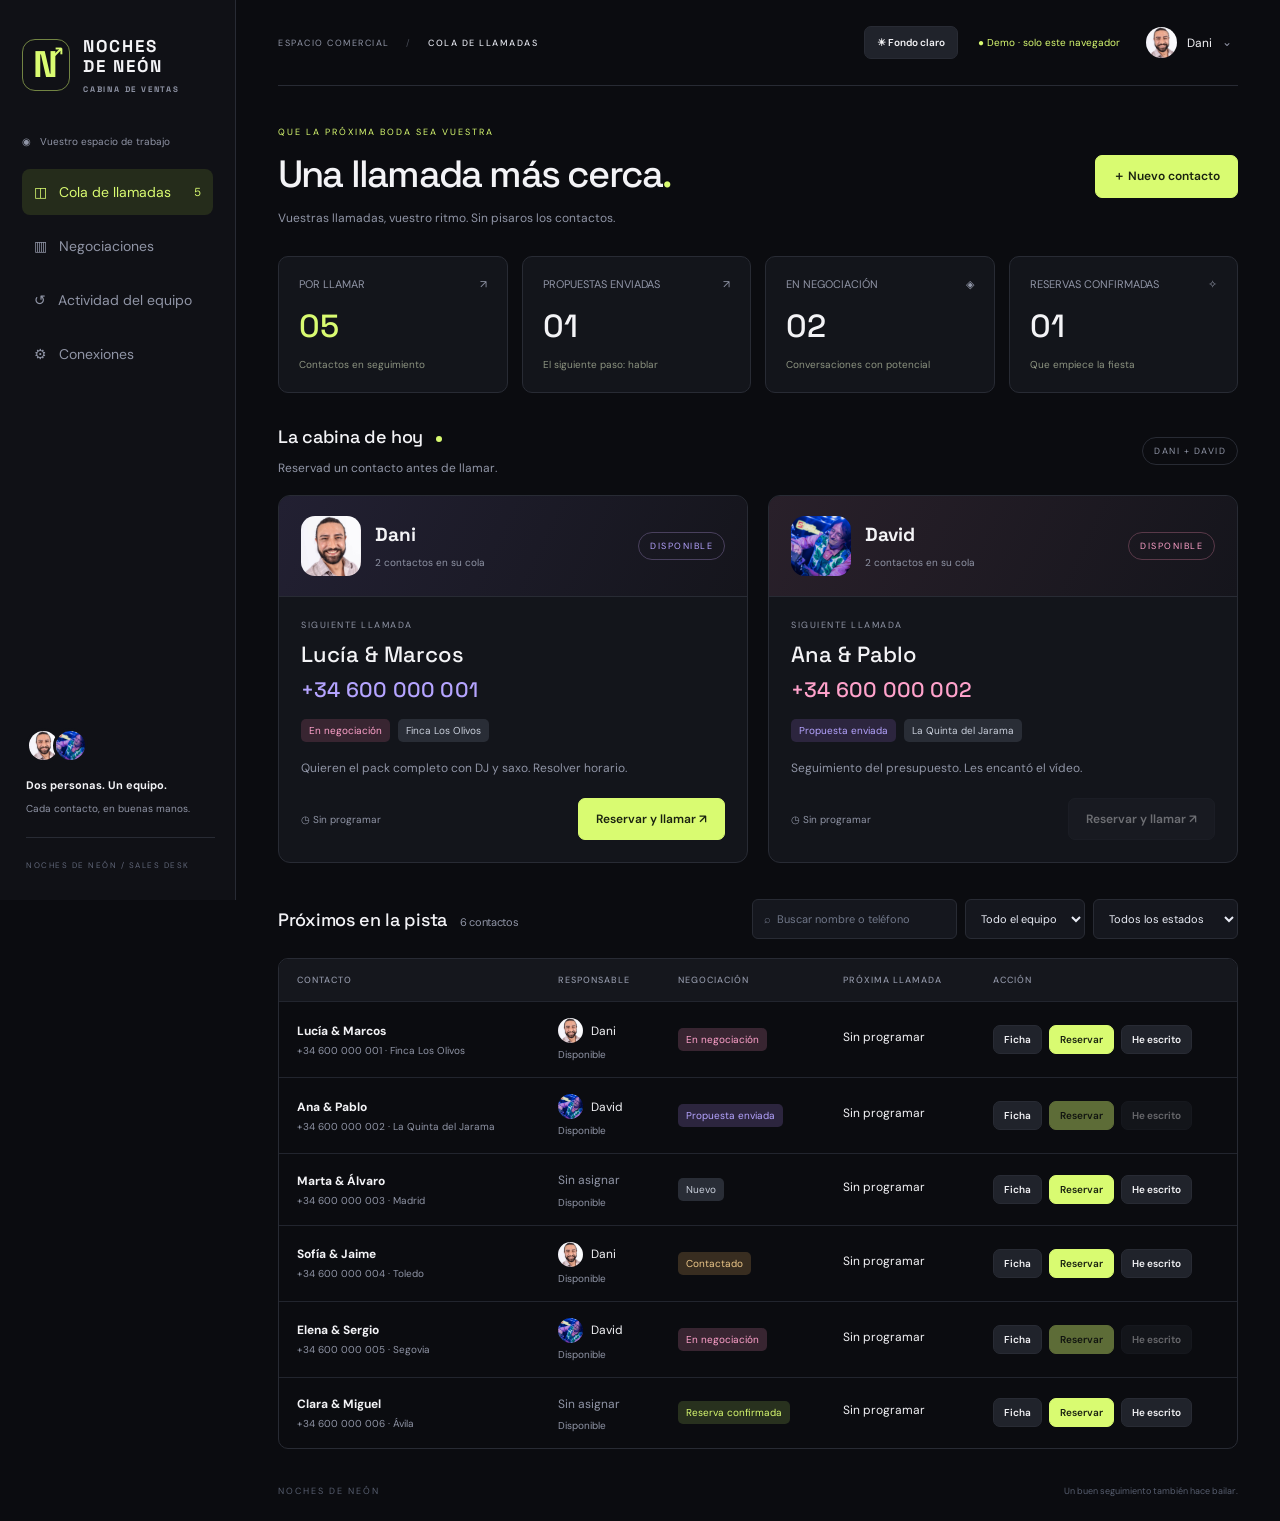
==== index.html @ c261acd1 "Add Noches de Neon CRM with light and dark themes" ====
<!doctype html>
<html lang="es"><head><meta charset="UTF-8"><meta name="viewport" content="width=device-width,initial-scale=1"><title>Noches de Neón · Cabina de ventas</title><link rel="stylesheet" href="style.css"></head>
<body><aside class="sidebar"><a class="brand" href="#"><span class="brand-icon">N<span>↗</span></span><b>NOCHES<br>DE NEÓN<span class="tiny">CABINA DE VENTAS</span></b></a><div class="workspace">◉ &nbsp; Vuestro espacio de trabajo</div><nav><button class="nav active" data-view="calls">◫ <span>Cola de llamadas</span><small id="navCount">6</small></button><button class="nav" data-view="pipeline">▥ <span>Negociaciones</span></button><button class="nav" data-view="history">↺ <span>Actividad del equipo</span></button><button class="nav" data-view="settings">⚙ <span>Conexiones</span></button></nav><div class="sidebar-bottom"><div class="duo"><img src="dani.png" alt="Dani"><img src="david.png" alt="David"></div><b>Dos personas. Un equipo.</b><p>Cada contacto, en buenas manos.</p><span class="version">NOCHES DE NEÓN / SALES DESK</span></div></aside>
<main><header><div class="breadcrumb">ESPACIO COMERCIAL <span>/</span> <b id="crumb">COLA DE LLAMADAS</b></div><div class="topright"><button class="secondary theme-toggle" id="themeToggle" type="button" aria-pressed="false">☀ Fondo claro</button><span id="connection" class="connection">● Demo · solo este navegador</span><button id="userSwitch" class="identity"></button></div></header><section class="page-heading"><div><div class="eyebrow">QUE LA PRÓXIMA BODA SEA VUESTRA</div><h1 id="title">Una llamada más cerca<span>.</span></h1><p id="subtitle">Vuestras llamadas, vuestro ritmo. Sin pisaros los contactos.</p></div><button class="primary" id="newLead">＋ Nuevo contacto</button></section>
<section id="stats" class="stats"></section><section id="callsView"><div class="section-top"><div><h2>La cabina de hoy <span class="live-dot"></span></h2><p>Reservad un contacto antes de llamar.</p></div><span class="pill">DANI + DAVID</span></div><div class="agents" id="agents"></div><div class="queue-head"><h2>Próximos en la pista <span id="total"></span></h2><div class="filters"><input id="search" placeholder="⌕  Buscar nombre o teléfono" aria-label="Buscar contacto"><select id="ownerFilter" aria-label="Filtrar responsable"><option value="all">Todo el equipo</option><option>Dani</option><option>David</option><option value="none">Sin asignar</option></select><select id="statusFilter" aria-label="Filtrar estado"><option value="all">Todos los estados</option></select></div></div><div id="queue"></div></section>
<section id="pipelineView" hidden><div id="pipeline" class="pipeline"></div></section><section id="historyView" hidden><div class="panel"><h2>Lo que va pasando</h2><p class="muted">Llamadas, mensajes y cambios de estado del equipo.</p><div id="history"></div></div></section>
<section id="settingsView" hidden><div class="settings-grid"><div class="panel"><div class="eyebrow">01 / FUENTE DE CONTACTOS</div><h2>Tu Google Sheet, aquí.</h2><p class="muted">Guarda el enlace ahora. Conéctalo cuando tengáis lista la hoja compartida.</p><label>Enlace del Google Sheet<input id="sheetUrl" type="url" placeholder="https://docs.google.com/spreadsheets/d/…"></label><label>URL de conexión (Google Apps Script)<input id="endpoint" type="url" placeholder="https://script.google.com/macros/s/…/exec"></label><label>Clave de conexión<input id="secret" type="password" autocomplete="off" placeholder="Clave configurada en el servidor"></label><div class="actions"><button class="primary" id="saveSettings">Guardar configuración</button><button class="secondary" id="sync">Sincronizar</button></div><p id="syncInfo" class="muted"></p><details><summary>¿Cómo activar la sincronización entre los dos?</summary><p>El archivo Code.gs incluido guarda los contactos en el Sheet y reserva cada llamada con un bloqueo central. Despliega ese archivo como aplicación web y pega su URL y clave aquí en los dos dispositivos. Con solo el enlace del Sheet todavía no hay sincronización.</p></details></div><div class="panel"><div class="eyebrow">02 / DATOS Y RESPOND.IO</div><h2>Todo bajo control.</h2><p class="muted">Importa una exportación CSV de Sheets o descarga tu cola.</p><div class="actions"><label class="secondary file-label">↑ Importar CSV<input id="csvFile" type="file" accept=".csv,text/csv" hidden></label><button class="secondary" id="export">↓ Exportar CSV</button></div><p class="muted">Columnas: nombre, telefono, responsable, estado, fecha_boda, lugar, proxima_llamada, notas, respond_id.</p><hr><h3>Etiquetas para respond.io</h3><div class="tags"><span class="tag purple">Escribió: Dani</span><span class="tag pink">Escribió: David</span></div><p class="muted">«He escrito» registra la actividad. En modo conectado, el servidor añade la etiqueta del autor si se ha configurado el token de respond.io. Ambos autores pueden tener etiqueta; el historial conserva quién escribió por última vez.</p><p class="hint">La etiqueta registra lo marcado desde esta app. Para detectar mensajes escritos directamente en respond.io hace falta conectar sus eventos.</p><button class="secondary" id="resetDemo">Restaurar demo</button></div></div></section>
<footer><span>NOCHES DE NEÓN</span><span>Un buen seguimiento también hace bailar.</span></footer></main>
<dialog id="leadDialog"><form id="leadForm"><div class="modal-heading"><div><div class="eyebrow">FICHA DEL CONTACTO</div><h2 id="dialogTitle">Nuevo contacto</h2></div><button type="button" class="icon" id="closeDialog" aria-label="Cerrar">×</button></div><input id="leadId" type="hidden"><div class="form-grid"><label>Nombre<input id="leadName" required maxlength="120"></label><label>Teléfono<input id="leadPhone" required type="tel" placeholder="+34…"></label><label>Responsable<select id="leadOwner"><option value="">Sin asignar</option><option>Dani</option><option>David</option></select></label><label>Estado<select id="leadStatus"></select></label><label>Fecha de boda<input id="leadWedding" type="date"></label><label>Lugar<input id="leadVenue" maxlength="150"></label><label>Próxima llamada<input id="leadNext" type="datetime-local"></label><label>ID de respond.io<input id="leadRespond" inputmode="numeric" placeholder="Opcional"></label></div><label>Notas<textarea id="leadNotes" rows="3" maxlength="3000"></textarea></label><div class="actions"><button type="submit" class="primary">Guardar contacto</button></div></form></dialog><div id="toast" role="status"></div><script src="app.js"></script><script src="app.js"></script></body></html>
---- style.css ----
@import url('https://fonts.googleapis.com/css2?family=DM+Sans:wght@400;500;600;700&family=Space+Grotesk:wght@400;500;600;700&display=swap');
:root{--bg:#0b0c10;--panel:#13151b;--border:#282b34;--muted:#9095a6;--lime:#d9fb71;--purple:#b5a4ff;--pink:#ffa2cb}*{box-sizing:border-box}body{margin:0;background:var(--bg);color:#f3f3f6;font:14px 'DM Sans',sans-serif}button,input,select,textarea{font:inherit}button,a,summary{cursor:pointer}button{color:inherit}a{color:inherit;text-decoration:none}button:disabled{opacity:.4;cursor:not-allowed}button:focus-visible,a:focus-visible,input:focus-visible,select:focus-visible{outline:2px solid var(--lime);outline-offset:3px}.sidebar{position:fixed;inset:0 auto 0 0;width:236px;border-right:1px solid var(--border);padding:36px 22px;background:#101116}.brand{display:flex;gap:13px;align-items:center;letter-spacing:2px;font:700 17px 'Space Grotesk',sans-serif;line-height:1.18}.brand-icon{font-size:37px;width:48px;height:52px;display:grid;place-content:center;color:var(--lime);border:1px solid #728443;border-radius:13px;position:relative}.brand-icon span{position:absolute;right:3px;top:0;font-size:17px}.tiny{display:block;font-size:8px;color:var(--muted);letter-spacing:1.8px;margin-top:9px}.workspace{font-size:10px;color:var(--muted);margin:40px 0 21px}nav{display:grid;gap:8px}.nav{background:none;border:0;text-align:left;display:flex;gap:12px;align-items:center;padding:14px 12px;border-radius:8px;color:var(--muted)}.nav.active{background:#252c1b;color:var(--lime)}.nav small{margin-left:auto}.sidebar-bottom{position:absolute;bottom:30px;left:26px;right:20px;font-size:11px}.duo{display:flex;margin-bottom:15px}.duo img{width:35px;height:35px;border-radius:50%;object-fit:cover;border:3px solid #101116}.duo img+img{margin-left:-8px}.sidebar-bottom p{color:var(--muted);font-size:10px}.version{display:block;border-top:1px solid var(--border);padding-top:22px;margin-top:22px;font-size:8px;letter-spacing:1.5px;color:#606678}main{margin-left:236px;padding:0 42px;max-width:1900px}header{height:86px;display:flex;align-items:center;justify-content:space-between;border-bottom:1px solid var(--border);gap:12px}.breadcrumb{font-size:9px;letter-spacing:1.5px;color:var(--muted)}.breadcrumb span{margin:0 13px;color:#494d58}.breadcrumb b{font-weight:500;color:#dfe1e9}.topright{display:flex;align-items:center;gap:20px}.connection{font-size:10px;color:var(--lime)}.identity{background:none;border:0;display:flex;align-items:center;gap:10px;font-size:12px}.identity img{height:31px;width:31px;object-fit:cover;border-radius:50%}.page-heading{display:flex;justify-content:space-between;align-items:center;margin:40px 0 30px}.eyebrow{font-size:9px;letter-spacing:2px;color:var(--lime);margin-bottom:12px}h1,h2,h3{font-family:'Space Grotesk',sans-serif}h1{font-size:38px;letter-spacing:-1.8px;margin:0;font-weight:500}h1 span{color:var(--lime)}.page-heading p,.section-top p{color:var(--muted);margin:12px 0 0;font-size:12px}.primary,.secondary{border-radius:7px;padding:12px 17px;font-weight:600;font-size:12px;border:1px solid var(--border);display:inline-block}.primary{background:var(--lime);color:#1a2210;border-color:var(--lime)}.secondary{background:#20232b}.primary:hover{background:#ecffac}.secondary:hover{border-color:#72798a}.stats{display:grid;grid-template-columns:repeat(4,1fr);gap:14px;margin-bottom:32px}.stat{background:var(--panel);border:1px solid var(--border);border-radius:10px;padding:20px}.stat-label{color:var(--muted);font-size:11px;display:flex;justify-content:space-between}.stat b{font:500 32px 'Space Grotesk';display:block;margin:15px 0 8px}.stat small{font-size:10px;color:#8d9481}.stat:first-child b{color:var(--lime)}.section-top,.queue-head{display:flex;justify-content:space-between;align-items:center;margin-bottom:19px}h2{font-size:18px;margin:0;font-weight:500;letter-spacing:-.3px}.live-dot{display:inline-block;width:6px;height:6px;background:var(--lime);border-radius:50%;vertical-align:middle;margin-left:8px}.pill{font-size:9px;letter-spacing:1.5px;border:1px solid var(--border);padding:7px 11px;border-radius:100px;color:var(--muted)}.agents{display:grid;grid-template-columns:1fr 1fr;gap:20px;margin-bottom:36px}.agent{border:1px solid var(--border);border-radius:12px;background:var(--panel);overflow:hidden}.agent-top{display:flex;align-items:center;gap:14px;padding:20px 22px;border-bottom:1px solid var(--border);background:linear-gradient(115deg,#222032,#15151c)}.agent.david .agent-top{background:linear-gradient(115deg,#29202a,#15151c)}.portrait{width:60px;height:60px;object-fit:cover;border-radius:14px}.agent h3{font-size:19px;margin:0 0 5px}.agent-top small{font-size:10px;color:var(--muted)}.agent .pill{margin-left:auto;color:var(--purple);border-color:#49405d}.agent.david .pill{color:var(--pink);border-color:#593949}.agent-body{padding:22px}.overline{font-size:9px;letter-spacing:1.5px;color:var(--muted);margin-bottom:9px}.contact-name{font:500 22px 'Space Grotesk';margin-bottom:8px}.phone{font:500 21px 'Space Grotesk';letter-spacing:.2px;color:var(--purple)}.david .phone{color:var(--pink)}.tags{display:flex;gap:8px;flex-wrap:wrap;margin:16px 0}.tag{display:inline-flex;border-radius:5px;padding:5px 8px;font-size:10px;background:#292d36;color:#cad0dc}.purple{background:#2c253e;color:var(--purple)}.pink{background:#382531;color:var(--pink)}.lime{background:#28311e;color:var(--lime)}.orange{background:#382d20;color:#edc88a}.agent-foot{display:flex;justify-content:space-between;align-items:center;gap:10px;margin-top:20px}.agent-foot .muted{font-size:10px}.actions{display:flex;gap:8px;align-items:center;flex-wrap:wrap;margin-top:19px}.filters{display:flex;gap:8px}input,select,textarea{background:#15171e;color:#e9ecf5;border:1px solid var(--border);border-radius:6px;padding:11px;min-width:0}input::placeholder{color:#707789}.filters input{width:205px;font-size:11px}.filters select{font-size:11px;max-width:145px}.queue-head h2 span{font:11px 'DM Sans';color:var(--muted);margin-left:8px}.table-wrap{overflow:auto;border:1px solid var(--border);border-radius:10px}table{width:100%;border-collapse:collapse;white-space:nowrap;text-align:left}th{font-size:9px;text-transform:uppercase;letter-spacing:1px;color:var(--muted);font-weight:500;padding:15px 18px;background:#15171d}td{padding:16px 18px;border-top:1px solid #22252e;font-size:12px}td small{display:block;font-size:10px;color:var(--muted);margin-top:5px}.person{display:flex;gap:8px;align-items:center}.person img{width:25px;height:25px;object-fit:cover;border-radius:50%}.row-actions{display:flex;gap:7px}.row-actions button{padding:7px 10px;font-size:10px}.icon{background:none;border:0;color:var(--muted);font-size:22px}.muted{color:var(--muted);font-size:12px;line-height:1.7}.empty{padding:28px;color:var(--muted);text-align:center;font-size:12px}.panel{background:var(--panel);border:1px solid var(--border);border-radius:12px;padding:27px}.settings-grid{display:grid;grid-template-columns:1.1fr 1fr;gap:20px}.panel h2{font-size:24px;margin:10px 0 16px}label{display:block;color:var(--muted);font-size:11px;margin-top:18px}label input,label select,label textarea{display:block;width:100%;margin-top:8px}.file-label{margin:0;color:#e5e5ed;cursor:pointer}.hint{font-size:11px;color:#d4bc84;line-height:1.7;background:#29251c;padding:13px;border-radius:7px}hr{border:0;border-top:1px solid var(--border);margin:25px 0}details{margin-top:20px;color:var(--muted);font-size:11px;line-height:1.8}.pipeline{display:flex;overflow:auto;gap:14px;padding-bottom:20px}.stage{min-width:240px;flex:1;background:#12141a;border-radius:10px;padding:15px;border:1px solid var(--border)}.stage h3{font-size:13px;margin:0 0 16px}.mini{background:#1c1e27;padding:16px;margin-bottom:10px;border-radius:7px;cursor:pointer}.mini b{font-size:13px;display:block}.mini p{font-size:11px;color:var(--muted)}.event{padding:16px 0;border-top:1px solid var(--border);font-size:12px}.event small{color:var(--muted);display:block;margin-top:8px}footer{display:flex;justify-content:space-between;color:#575e6f;margin:36px 0 24px;font-size:9px}footer span:first-child{letter-spacing:2px}dialog{background:#15171e;border:1px solid #414653;border-radius:14px;color:#eee;width:650px;max-width:95vw;padding:27px}dialog::backdrop{background:#000a;backdrop-filter:blur(4px)}.modal-heading{display:flex;align-items:center;justify-content:space-between}.form-grid{display:grid;grid-template-columns:1fr 1fr;gap:0 18px}#toast{position:fixed;right:25px;bottom:25px;max-width:440px;padding:14px 20px;background:var(--lime);color:#151b0a;border-radius:9px;display:none;z-index:50;font-size:12px}[hidden]{display:none!important}@media(min-width:1550px){main{padding:0 65px}.agents{gap:25px}.agent-body{padding:27px}}@media(max-width:1100px){.sidebar{width:190px;padding:30px 14px}main{margin-left:190px;padding:0 24px}h1{font-size:30px}.filters{flex-wrap:wrap}.queue-head{align-items:flex-start;gap:15px}.connection{max-width:180px}.agent-foot{flex-wrap:wrap}.settings-grid{grid-template-columns:1fr}}@media(max-width:760px){.sidebar{position:static;width:auto;padding:18px;border-right:0;border-bottom:1px solid var(--border)}.brand{font-size:13px}.brand-icon{height:36px;width:36px;font-size:26px}.tiny,.workspace,.sidebar-bottom{display:none}nav{display:flex;overflow:auto;margin-top:20px}.nav{padding:10px;white-space:nowrap;font-size:11px}.nav small{display:none}main{margin:0;padding:0 18px}header{height:65px}.breadcrumb{display:none}.topright{width:100%;justify-content:space-between;gap:5px}.connection{max-width:none;font-size:9px}.page-heading{gap:16px;margin:28px 0}.page-heading h1{font-size:28px}.page-heading .primary{font-size:10px;padding:10px}.eyebrow{font-size:8px}.stats{grid-template-columns:1fr 1fr;gap:9px}.stat{padding:15px}.stat b{font-size:25px}.agents{grid-template-columns:1fr}.queue-head{display:block}.filters{margin-top:15px}.filters input{width:100%}.form-grid{grid-template-columns:1fr}.settings-grid{grid-template-columns:1fr}.panel{padding:20px}footer{font-size:8px;gap:12px}}
.theme-toggle{white-space:nowrap;font-size:10px;padding:9px 12px}:root{color-scheme:dark}:root[data-theme=light]{color-scheme:light;--bg:#f4f5f0;--panel:#fff;--border:#daddd3;--muted:#646b64;--lime:#42651c;--purple:#6950a3;--pink:#aa3d74}:root[data-theme=light] body{color:#20281f}:root[data-theme=light] .sidebar{background:#fff}:root[data-theme=light] .brand-icon{background:#edf5df;border-color:#bdcda5}:root[data-theme=light] .nav.active{background:#e9f1dc}:root[data-theme=light] .duo img{border-color:#fff}:root[data-theme=light] .breadcrumb b{color:#384435}:root[data-theme=light] .primary{background:#d9fb71;color:#24330c;border-color:#a5c94d}:root[data-theme=light] .primary:hover{background:#c9ed61}:root[data-theme=light] .secondary{background:#fff;color:#35432f}:root[data-theme=light] input,:root[data-theme=light] select,:root[data-theme=light] textarea{background:#fafbf7;color:#263120}:root[data-theme=light] input::placeholder{color:#777f73}:root[data-theme=light] .agent-top{background:linear-gradient(115deg,#ede8f8,#faf9fc)}:root[data-theme=light] .agent.david .agent-top{background:linear-gradient(115deg,#f9e8f0,#fff9fc)}:root[data-theme=light] .agent .pill{border-color:#c9bbdf}:root[data-theme=light] .agent.david .pill{border-color:#e2b9cb}:root[data-theme=light] .tag{background:#edf0e9;color:#4d5b47}:root[data-theme=light] .tag.purple{background:#eee7fa;color:#63419a}:root[data-theme=light] .tag.pink{background:#fae4ef;color:#9f3068}:root[data-theme=light] .tag.lime{background:#e9f3da;color:#42651c}:root[data-theme=light] .tag.orange{background:#faefd8;color:#8c5c16}:root[data-theme=light] th{background:#ecefe6;color:#65705d}:root[data-theme=light] td{border-color:#e7eade}:root[data-theme=light] .stage{background:#edf0e8}:root[data-theme=light] .mini{background:#fff}:root[data-theme=light] .hint{background:#fff1d6;color:#775522}:root[data-theme=light] dialog{background:#fff;color:#263120;border-color:#b9c2ae}:root[data-theme=light] .stat small{color:#68775c}:root[data-theme=light] footer{color:#71796b}:root[data-theme=light] .sidebar-bottom .version{color:#68775c}@media(max-width:760px){.topright{flex-wrap:wrap}.theme-toggle{padding:7px 9px}header{min-height:72px;height:auto;padding:12px 0}}
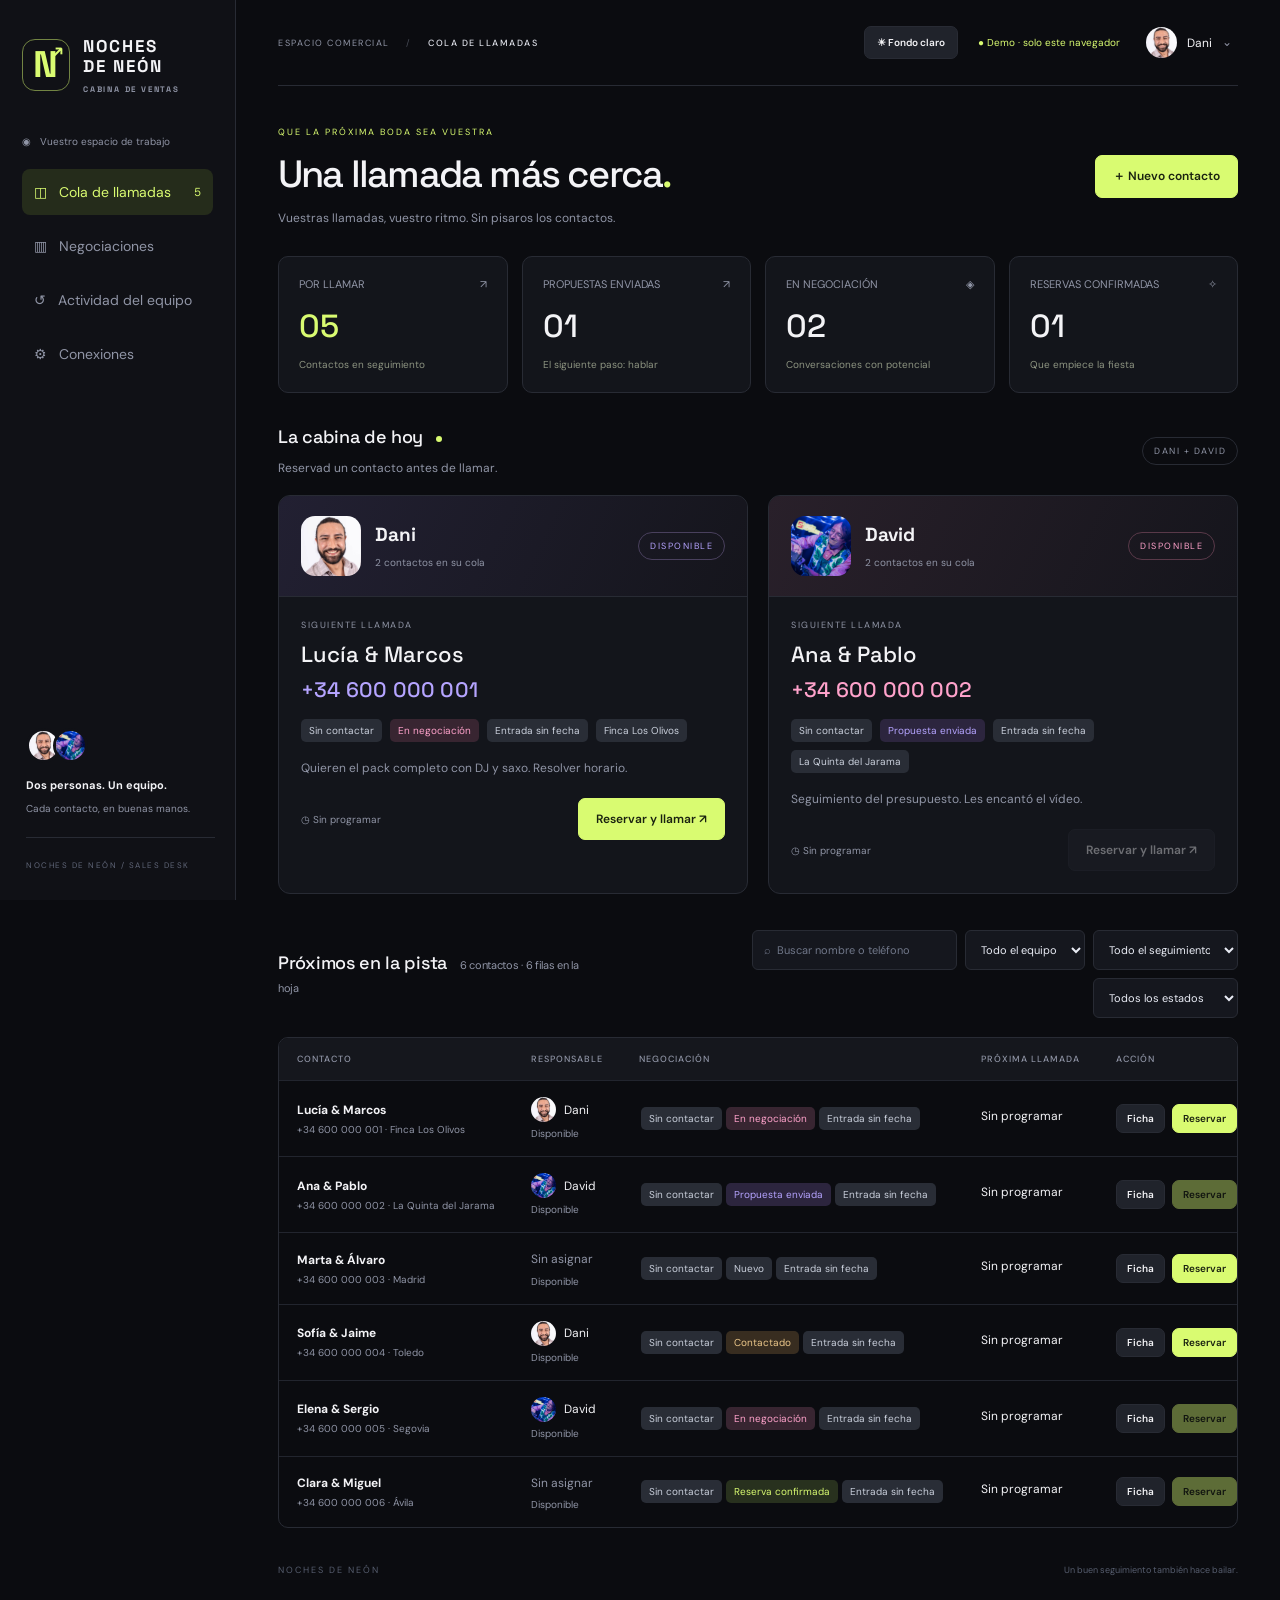
==== commit 00f5bfee: "Connect CRM source sheet with shared call queues and request dates" ====
--- a/index.html
+++ b/index.html
@@ -2,8 +2,8 @@
 <html lang="es"><head><meta charset="UTF-8"><meta name="viewport" content="width=device-width,initial-scale=1"><title>Noches de Neón · Cabina de ventas</title><link rel="stylesheet" href="style.css"></head>
 <body><aside class="sidebar"><a class="brand" href="#"><span class="brand-icon">N<span>↗</span></span><b>NOCHES<br>DE NEÓN<span class="tiny">CABINA DE VENTAS</span></b></a><div class="workspace">◉ &nbsp; Vuestro espacio de trabajo</div><nav><button class="nav active" data-view="calls">◫ <span>Cola de llamadas</span><small id="navCount">6</small></button><button class="nav" data-view="pipeline">▥ <span>Negociaciones</span></button><button class="nav" data-view="history">↺ <span>Actividad del equipo</span></button><button class="nav" data-view="settings">⚙ <span>Conexiones</span></button></nav><div class="sidebar-bottom"><div class="duo"><img src="dani.png" alt="Dani"><img src="david.png" alt="David"></div><b>Dos personas. Un equipo.</b><p>Cada contacto, en buenas manos.</p><span class="version">NOCHES DE NEÓN / SALES DESK</span></div></aside>
 <main><header><div class="breadcrumb">ESPACIO COMERCIAL <span>/</span> <b id="crumb">COLA DE LLAMADAS</b></div><div class="topright"><button class="secondary theme-toggle" id="themeToggle" type="button" aria-pressed="false">☀ Fondo claro</button><span id="connection" class="connection">● Demo · solo este navegador</span><button id="userSwitch" class="identity"></button></div></header><section class="page-heading"><div><div class="eyebrow">QUE LA PRÓXIMA BODA SEA VUESTRA</div><h1 id="title">Una llamada más cerca<span>.</span></h1><p id="subtitle">Vuestras llamadas, vuestro ritmo. Sin pisaros los contactos.</p></div><button class="primary" id="newLead">＋ Nuevo contacto</button></section>
-<section id="stats" class="stats"></section><section id="callsView"><div class="section-top"><div><h2>La cabina de hoy <span class="live-dot"></span></h2><p>Reservad un contacto antes de llamar.</p></div><span class="pill">DANI + DAVID</span></div><div class="agents" id="agents"></div><div class="queue-head"><h2>Próximos en la pista <span id="total"></span></h2><div class="filters"><input id="search" placeholder="⌕  Buscar nombre o teléfono" aria-label="Buscar contacto"><select id="ownerFilter" aria-label="Filtrar responsable"><option value="all">Todo el equipo</option><option>Dani</option><option>David</option><option value="none">Sin asignar</option></select><select id="statusFilter" aria-label="Filtrar estado"><option value="all">Todos los estados</option></select></div></div><div id="queue"></div></section>
+<section id="stats" class="stats"></section><section id="callsView"><div class="section-top"><div><h2>La cabina de hoy <span class="live-dot"></span></h2><p>Reservad un contacto antes de llamar.</p></div><span class="pill">DANI + DAVID</span></div><div class="agents" id="agents"></div><div class="queue-head"><h2>Próximos en la pista <span id="total"></span></h2><div class="filters"><input id="search" placeholder="⌕  Buscar nombre o teléfono" aria-label="Buscar contacto"><select id="ownerFilter" aria-label="Filtrar responsable"><option value="all">Todo el equipo</option><option>Dani</option><option>David</option><option>Sergio</option><option value="none">Sin asignar</option></select><select id="contactFilter" aria-label="Filtrar contacto"><option value="all">Todo el seguimiento</option><option>Sin contactar</option><option>Intentado</option><option>Contactado</option><option>Revisar teléfono</option></select><select id="statusFilter" aria-label="Filtrar estado"><option value="all">Todos los estados</option></select></div></div><div id="queue"></div></section>
 <section id="pipelineView" hidden><div id="pipeline" class="pipeline"></div></section><section id="historyView" hidden><div class="panel"><h2>Lo que va pasando</h2><p class="muted">Llamadas, mensajes y cambios de estado del equipo.</p><div id="history"></div></div></section>
-<section id="settingsView" hidden><div class="settings-grid"><div class="panel"><div class="eyebrow">01 / FUENTE DE CONTACTOS</div><h2>Tu Google Sheet, aquí.</h2><p class="muted">Guarda el enlace ahora. Conéctalo cuando tengáis lista la hoja compartida.</p><label>Enlace del Google Sheet<input id="sheetUrl" type="url" placeholder="https://docs.google.com/spreadsheets/d/…"></label><label>URL de conexión (Google Apps Script)<input id="endpoint" type="url" placeholder="https://script.google.com/macros/s/…/exec"></label><label>Clave de conexión<input id="secret" type="password" autocomplete="off" placeholder="Clave configurada en el servidor"></label><div class="actions"><button class="primary" id="saveSettings">Guardar configuración</button><button class="secondary" id="sync">Sincronizar</button></div><p id="syncInfo" class="muted"></p><details><summary>¿Cómo activar la sincronización entre los dos?</summary><p>El archivo Code.gs incluido guarda los contactos en el Sheet y reserva cada llamada con un bloqueo central. Despliega ese archivo como aplicación web y pega su URL y clave aquí en los dos dispositivos. Con solo el enlace del Sheet todavía no hay sincronización.</p></details></div><div class="panel"><div class="eyebrow">02 / DATOS Y RESPOND.IO</div><h2>Todo bajo control.</h2><p class="muted">Importa una exportación CSV de Sheets o descarga tu cola.</p><div class="actions"><label class="secondary file-label">↑ Importar CSV<input id="csvFile" type="file" accept=".csv,text/csv" hidden></label><button class="secondary" id="export">↓ Exportar CSV</button></div><p class="muted">Columnas: nombre, telefono, responsable, estado, fecha_boda, lugar, proxima_llamada, notas, respond_id.</p><hr><h3>Etiquetas para respond.io</h3><div class="tags"><span class="tag purple">Escribió: Dani</span><span class="tag pink">Escribió: David</span></div><p class="muted">«He escrito» registra la actividad. En modo conectado, el servidor añade la etiqueta del autor si se ha configurado el token de respond.io. Ambos autores pueden tener etiqueta; el historial conserva quién escribió por última vez.</p><p class="hint">La etiqueta registra lo marcado desde esta app. Para detectar mensajes escritos directamente en respond.io hace falta conectar sus eventos.</p><button class="secondary" id="resetDemo">Restaurar demo</button></div></div></section>
+<section id="settingsView" hidden><div class="settings-grid"><div class="panel"><div class="eyebrow">01 / FUENTE DE CONTACTOS</div><h2>Tu Google Sheet, aquí.</h2><p class="muted">Vuestra cola se guarda en la hoja compartida. Selecciona tu nombre y conecta con la clave del equipo.</p><label>Enlace del Google Sheet<input id="sheetUrl" type="url" placeholder="https://docs.google.com/spreadsheets/d/…"></label><label>URL de conexión (Google Apps Script)<input id="endpoint" type="url" placeholder="https://script.google.com/macros/s/…/exec"></label><label>Clave de conexión<input id="secret" type="password" autocomplete="off" placeholder="Clave configurada en el servidor"></label><div class="actions"><button class="primary" id="saveSettings">Guardar configuración</button><button class="secondary" id="sync">Sincronizar</button></div><p id="syncInfo" class="muted"></p><details><summary>¿Cómo activar la sincronización entre los dos?</summary><p>El archivo Code.gs incluido guarda los contactos en el Sheet y reserva cada llamada con un bloqueo central. Despliega ese archivo como aplicación web y pega su URL y clave aquí en los dos dispositivos. Con solo el enlace del Sheet todavía no hay sincronización.</p></details></div><div class="panel"><div class="eyebrow">02 / DATOS Y RESPOND.IO</div><h2>Todo bajo control.</h2><p class="muted">Importa una exportación CSV de Sheets o descarga tu cola.</p><div class="actions"><label class="secondary file-label">↑ Importar CSV<input id="csvFile" type="file" accept=".csv,text/csv" hidden></label><button class="secondary" id="export">↓ Exportar CSV</button></div><p class="muted">Columnas: nombre, telefono, responsable, estado, fecha_boda, lugar, proxima_llamada, notas, respond_id.</p><hr><h3>Etiquetas para respond.io</h3><div class="tags"><span class="tag purple">Escribió: Dani</span><span class="tag pink">Escribió: David</span></div><p class="muted">«He escrito» registra la actividad. En modo conectado, el servidor añade la etiqueta del autor si se ha configurado el token de respond.io. Ambos autores pueden tener etiqueta; el historial conserva quién escribió por última vez.</p><p class="hint">La etiqueta registra lo marcado desde esta app. Para detectar mensajes escritos directamente en respond.io hace falta conectar sus eventos.</p><button class="secondary" id="resetDemo">Restaurar demo</button></div></div></section>
 <footer><span>NOCHES DE NEÓN</span><span>Un buen seguimiento también hace bailar.</span></footer></main>
-<dialog id="leadDialog"><form id="leadForm"><div class="modal-heading"><div><div class="eyebrow">FICHA DEL CONTACTO</div><h2 id="dialogTitle">Nuevo contacto</h2></div><button type="button" class="icon" id="closeDialog" aria-label="Cerrar">×</button></div><input id="leadId" type="hidden"><div class="form-grid"><label>Nombre<input id="leadName" required maxlength="120"></label><label>Teléfono<input id="leadPhone" required type="tel" placeholder="+34…"></label><label>Responsable<select id="leadOwner"><option value="">Sin asignar</option><option>Dani</option><option>David</option></select></label><label>Estado<select id="leadStatus"></select></label><label>Fecha de boda<input id="leadWedding" type="date"></label><label>Lugar<input id="leadVenue" maxlength="150"></label><label>Próxima llamada<input id="leadNext" type="datetime-local"></label><label>ID de respond.io<input id="leadRespond" inputmode="numeric" placeholder="Opcional"></label></div><label>Notas<textarea id="leadNotes" rows="3" maxlength="3000"></textarea></label><div class="actions"><button type="submit" class="primary">Guardar contacto</button></div></form></dialog><div id="toast" role="status"></div><script src="app.js"></script><script src="app.js"></script></body></html>
+<dialog id="leadDialog"><form id="leadForm"><div class="modal-heading"><div><div class="eyebrow">FICHA DEL CONTACTO</div><h2 id="dialogTitle">Nuevo contacto</h2></div><button type="button" class="icon" id="closeDialog" aria-label="Cerrar">×</button></div><input id="leadId" type="hidden"><input id="leadAction" type="hidden" value="save"><p id="leadContactInfo" class="muted"></p><label id="callResultLabel" hidden>Resultado de la llamada<select id="callResult"><option value="">Selecciona el resultado</option><option>Atendida</option><option>No contesta</option><option>Ocupado</option><option>Volver a llamar</option><option>Teléfono incorrecto</option></select></label><div class="form-grid"><label>Nombre<input id="leadName" required maxlength="120"></label><label>Teléfono<input id="leadPhone" required type="tel" placeholder="+34…"></label><label>Responsable<select id="leadOwner"><option value="">Sin asignar</option><option>Dani</option><option>David</option><option>Sergio</option></select></label><label>Estado<select id="leadStatus"></select></label><label>Fecha de boda<input id="leadWedding" type="date"></label><label>Lugar<input id="leadVenue" maxlength="150"></label><label>Próxima llamada<input id="leadNext" type="datetime-local"></label><label>ID de respond.io<input id="leadRespond" inputmode="numeric" placeholder="Opcional"></label></div><label>Notas<textarea id="leadNotes" rows="3" maxlength="3000"></textarea></label><div class="actions"><button type="submit" class="primary" id="saveLead">Guardar contacto</button></div></form></dialog><div id="toast" role="status"></div><script src="app.js"></script></body></html>
--- a/style.css
+++ b/style.css
@@ -1,3 +1,5 @@
 @import url('https://fonts.googleapis.com/css2?family=DM+Sans:wght@400;500;600;700&family=Space+Grotesk:wght@400;500;600;700&display=swap');
+.filters{flex-wrap:wrap;justify-content:flex-end}#callResultLabel{padding:12px;border:1px solid var(--purple);border-radius:8px}td .tag{margin:2px}
+.tag.blue{background:#173354;color:#a6ccff}.tag.red{background:#48252b;color:#ffb0b7}:root[data-theme=light] .tag.blue{background:#dbeafe;color:#1e40af}:root[data-theme=light] .tag.red{background:#fee2e2;color:#991b1b}
 :root{--bg:#0b0c10;--panel:#13151b;--border:#282b34;--muted:#9095a6;--lime:#d9fb71;--purple:#b5a4ff;--pink:#ffa2cb}*{box-sizing:border-box}body{margin:0;background:var(--bg);color:#f3f3f6;font:14px 'DM Sans',sans-serif}button,input,select,textarea{font:inherit}button,a,summary{cursor:pointer}button{color:inherit}a{color:inherit;text-decoration:none}button:disabled{opacity:.4;cursor:not-allowed}button:focus-visible,a:focus-visible,input:focus-visible,select:focus-visible{outline:2px solid var(--lime);outline-offset:3px}.sidebar{position:fixed;inset:0 auto 0 0;width:236px;border-right:1px solid var(--border);padding:36px 22px;background:#101116}.brand{display:flex;gap:13px;align-items:center;letter-spacing:2px;font:700 17px 'Space Grotesk',sans-serif;line-height:1.18}.brand-icon{font-size:37px;width:48px;height:52px;display:grid;place-content:center;color:var(--lime);border:1px solid #728443;border-radius:13px;position:relative}.brand-icon span{position:absolute;right:3px;top:0;font-size:17px}.tiny{display:block;font-size:8px;color:var(--muted);letter-spacing:1.8px;margin-top:9px}.workspace{font-size:10px;color:var(--muted);margin:40px 0 21px}nav{display:grid;gap:8px}.nav{background:none;border:0;text-align:left;display:flex;gap:12px;align-items:center;padding:14px 12px;border-radius:8px;color:var(--muted)}.nav.active{background:#252c1b;color:var(--lime)}.nav small{margin-left:auto}.sidebar-bottom{position:absolute;bottom:30px;left:26px;right:20px;font-size:11px}.duo{display:flex;margin-bottom:15px}.duo img{width:35px;height:35px;border-radius:50%;object-fit:cover;border:3px solid #101116}.duo img+img{margin-left:-8px}.sidebar-bottom p{color:var(--muted);font-size:10px}.version{display:block;border-top:1px solid var(--border);padding-top:22px;margin-top:22px;font-size:8px;letter-spacing:1.5px;color:#606678}main{margin-left:236px;padding:0 42px;max-width:1900px}header{height:86px;display:flex;align-items:center;justify-content:space-between;border-bottom:1px solid var(--border);gap:12px}.breadcrumb{font-size:9px;letter-spacing:1.5px;color:var(--muted)}.breadcrumb span{margin:0 13px;color:#494d58}.breadcrumb b{font-weight:500;color:#dfe1e9}.topright{display:flex;align-items:center;gap:20px}.connection{font-size:10px;color:var(--lime)}.identity{background:none;border:0;display:flex;align-items:center;gap:10px;font-size:12px}.identity img{height:31px;width:31px;object-fit:cover;border-radius:50%}.page-heading{display:flex;justify-content:space-between;align-items:center;margin:40px 0 30px}.eyebrow{font-size:9px;letter-spacing:2px;color:var(--lime);margin-bottom:12px}h1,h2,h3{font-family:'Space Grotesk',sans-serif}h1{font-size:38px;letter-spacing:-1.8px;margin:0;font-weight:500}h1 span{color:var(--lime)}.page-heading p,.section-top p{color:var(--muted);margin:12px 0 0;font-size:12px}.primary,.secondary{border-radius:7px;padding:12px 17px;font-weight:600;font-size:12px;border:1px solid var(--border);display:inline-block}.primary{background:var(--lime);color:#1a2210;border-color:var(--lime)}.secondary{background:#20232b}.primary:hover{background:#ecffac}.secondary:hover{border-color:#72798a}.stats{display:grid;grid-template-columns:repeat(4,1fr);gap:14px;margin-bottom:32px}.stat{background:var(--panel);border:1px solid var(--border);border-radius:10px;padding:20px}.stat-label{color:var(--muted);font-size:11px;display:flex;justify-content:space-between}.stat b{font:500 32px 'Space Grotesk';display:block;margin:15px 0 8px}.stat small{font-size:10px;color:#8d9481}.stat:first-child b{color:var(--lime)}.section-top,.queue-head{display:flex;justify-content:space-between;align-items:center;margin-bottom:19px}h2{font-size:18px;margin:0;font-weight:500;letter-spacing:-.3px}.live-dot{display:inline-block;width:6px;height:6px;background:var(--lime);border-radius:50%;vertical-align:middle;margin-left:8px}.pill{font-size:9px;letter-spacing:1.5px;border:1px solid var(--border);padding:7px 11px;border-radius:100px;color:var(--muted)}.agents{display:grid;grid-template-columns:1fr 1fr;gap:20px;margin-bottom:36px}.agent{border:1px solid var(--border);border-radius:12px;background:var(--panel);overflow:hidden}.agent-top{display:flex;align-items:center;gap:14px;padding:20px 22px;border-bottom:1px solid var(--border);background:linear-gradient(115deg,#222032,#15151c)}.agent.david .agent-top{background:linear-gradient(115deg,#29202a,#15151c)}.portrait{width:60px;height:60px;object-fit:cover;border-radius:14px}.agent h3{font-size:19px;margin:0 0 5px}.agent-top small{font-size:10px;color:var(--muted)}.agent .pill{margin-left:auto;color:var(--purple);border-color:#49405d}.agent.david .pill{color:var(--pink);border-color:#593949}.agent-body{padding:22px}.overline{font-size:9px;letter-spacing:1.5px;color:var(--muted);margin-bottom:9px}.contact-name{font:500 22px 'Space Grotesk';margin-bottom:8px}.phone{font:500 21px 'Space Grotesk';letter-spacing:.2px;color:var(--purple)}.david .phone{color:var(--pink)}.tags{display:flex;gap:8px;flex-wrap:wrap;margin:16px 0}.tag{display:inline-flex;border-radius:5px;padding:5px 8px;font-size:10px;background:#292d36;color:#cad0dc}.purple{background:#2c253e;color:var(--purple)}.pink{background:#382531;color:var(--pink)}.lime{background:#28311e;color:var(--lime)}.orange{background:#382d20;color:#edc88a}.agent-foot{display:flex;justify-content:space-between;align-items:center;gap:10px;margin-top:20px}.agent-foot .muted{font-size:10px}.actions{display:flex;gap:8px;align-items:center;flex-wrap:wrap;margin-top:19px}.filters{display:flex;gap:8px}input,select,textarea{background:#15171e;color:#e9ecf5;border:1px solid var(--border);border-radius:6px;padding:11px;min-width:0}input::placeholder{color:#707789}.filters input{width:205px;font-size:11px}.filters select{font-size:11px;max-width:145px}.queue-head h2 span{font:11px 'DM Sans';color:var(--muted);margin-left:8px}.table-wrap{overflow:auto;border:1px solid var(--border);border-radius:10px}table{width:100%;border-collapse:collapse;white-space:nowrap;text-align:left}th{font-size:9px;text-transform:uppercase;letter-spacing:1px;color:var(--muted);font-weight:500;padding:15px 18px;background:#15171d}td{padding:16px 18px;border-top:1px solid #22252e;font-size:12px}td small{display:block;font-size:10px;color:var(--muted);margin-top:5px}.person{display:flex;gap:8px;align-items:center}.person img{width:25px;height:25px;object-fit:cover;border-radius:50%}.row-actions{display:flex;gap:7px}.row-actions button{padding:7px 10px;font-size:10px}.icon{background:none;border:0;color:var(--muted);font-size:22px}.muted{color:var(--muted);font-size:12px;line-height:1.7}.empty{padding:28px;color:var(--muted);text-align:center;font-size:12px}.panel{background:var(--panel);border:1px solid var(--border);border-radius:12px;padding:27px}.settings-grid{display:grid;grid-template-columns:1.1fr 1fr;gap:20px}.panel h2{font-size:24px;margin:10px 0 16px}label{display:block;color:var(--muted);font-size:11px;margin-top:18px}label input,label select,label textarea{display:block;width:100%;margin-top:8px}.file-label{margin:0;color:#e5e5ed;cursor:pointer}.hint{font-size:11px;color:#d4bc84;line-height:1.7;background:#29251c;padding:13px;border-radius:7px}hr{border:0;border-top:1px solid var(--border);margin:25px 0}details{margin-top:20px;color:var(--muted);font-size:11px;line-height:1.8}.pipeline{display:flex;overflow:auto;gap:14px;padding-bottom:20px}.stage{min-width:240px;flex:1;background:#12141a;border-radius:10px;padding:15px;border:1px solid var(--border)}.stage h3{font-size:13px;margin:0 0 16px}.mini{background:#1c1e27;padding:16px;margin-bottom:10px;border-radius:7px;cursor:pointer}.mini b{font-size:13px;display:block}.mini p{font-size:11px;color:var(--muted)}.event{padding:16px 0;border-top:1px solid var(--border);font-size:12px}.event small{color:var(--muted);display:block;margin-top:8px}footer{display:flex;justify-content:space-between;color:#575e6f;margin:36px 0 24px;font-size:9px}footer span:first-child{letter-spacing:2px}dialog{background:#15171e;border:1px solid #414653;border-radius:14px;color:#eee;width:650px;max-width:95vw;padding:27px}dialog::backdrop{background:#000a;backdrop-filter:blur(4px)}.modal-heading{display:flex;align-items:center;justify-content:space-between}.form-grid{display:grid;grid-template-columns:1fr 1fr;gap:0 18px}#toast{position:fixed;right:25px;bottom:25px;max-width:440px;padding:14px 20px;background:var(--lime);color:#151b0a;border-radius:9px;display:none;z-index:50;font-size:12px}[hidden]{display:none!important}@media(min-width:1550px){main{padding:0 65px}.agents{gap:25px}.agent-body{padding:27px}}@media(max-width:1100px){.sidebar{width:190px;padding:30px 14px}main{margin-left:190px;padding:0 24px}h1{font-size:30px}.filters{flex-wrap:wrap}.queue-head{align-items:flex-start;gap:15px}.connection{max-width:180px}.agent-foot{flex-wrap:wrap}.settings-grid{grid-template-columns:1fr}}@media(max-width:760px){.sidebar{position:static;width:auto;padding:18px;border-right:0;border-bottom:1px solid var(--border)}.brand{font-size:13px}.brand-icon{height:36px;width:36px;font-size:26px}.tiny,.workspace,.sidebar-bottom{display:none}nav{display:flex;overflow:auto;margin-top:20px}.nav{padding:10px;white-space:nowrap;font-size:11px}.nav small{display:none}main{margin:0;padding:0 18px}header{height:65px}.breadcrumb{display:none}.topright{width:100%;justify-content:space-between;gap:5px}.connection{max-width:none;font-size:9px}.page-heading{gap:16px;margin:28px 0}.page-heading h1{font-size:28px}.page-heading .primary{font-size:10px;padding:10px}.eyebrow{font-size:8px}.stats{grid-template-columns:1fr 1fr;gap:9px}.stat{padding:15px}.stat b{font-size:25px}.agents{grid-template-columns:1fr}.queue-head{display:block}.filters{margin-top:15px}.filters input{width:100%}.form-grid{grid-template-columns:1fr}.settings-grid{grid-template-columns:1fr}.panel{padding:20px}footer{font-size:8px;gap:12px}}
 .theme-toggle{white-space:nowrap;font-size:10px;padding:9px 12px}:root{color-scheme:dark}:root[data-theme=light]{color-scheme:light;--bg:#f4f5f0;--panel:#fff;--border:#daddd3;--muted:#646b64;--lime:#42651c;--purple:#6950a3;--pink:#aa3d74}:root[data-theme=light] body{color:#20281f}:root[data-theme=light] .sidebar{background:#fff}:root[data-theme=light] .brand-icon{background:#edf5df;border-color:#bdcda5}:root[data-theme=light] .nav.active{background:#e9f1dc}:root[data-theme=light] .duo img{border-color:#fff}:root[data-theme=light] .breadcrumb b{color:#384435}:root[data-theme=light] .primary{background:#d9fb71;color:#24330c;border-color:#a5c94d}:root[data-theme=light] .primary:hover{background:#c9ed61}:root[data-theme=light] .secondary{background:#fff;color:#35432f}:root[data-theme=light] input,:root[data-theme=light] select,:root[data-theme=light] textarea{background:#fafbf7;color:#263120}:root[data-theme=light] input::placeholder{color:#777f73}:root[data-theme=light] .agent-top{background:linear-gradient(115deg,#ede8f8,#faf9fc)}:root[data-theme=light] .agent.david .agent-top{background:linear-gradient(115deg,#f9e8f0,#fff9fc)}:root[data-theme=light] .agent .pill{border-color:#c9bbdf}:root[data-theme=light] .agent.david .pill{border-color:#e2b9cb}:root[data-theme=light] .tag{background:#edf0e9;color:#4d5b47}:root[data-theme=light] .tag.purple{background:#eee7fa;color:#63419a}:root[data-theme=light] .tag.pink{background:#fae4ef;color:#9f3068}:root[data-theme=light] .tag.lime{background:#e9f3da;color:#42651c}:root[data-theme=light] .tag.orange{background:#faefd8;color:#8c5c16}:root[data-theme=light] th{background:#ecefe6;color:#65705d}:root[data-theme=light] td{border-color:#e7eade}:root[data-theme=light] .stage{background:#edf0e8}:root[data-theme=light] .mini{background:#fff}:root[data-theme=light] .hint{background:#fff1d6;color:#775522}:root[data-theme=light] dialog{background:#fff;color:#263120;border-color:#b9c2ae}:root[data-theme=light] .stat small{color:#68775c}:root[data-theme=light] footer{color:#71796b}:root[data-theme=light] .sidebar-bottom .version{color:#68775c}@media(max-width:760px){.topright{flex-wrap:wrap}.theme-toggle{padding:7px 9px}header{min-height:72px;height:auto;padding:12px 0}}
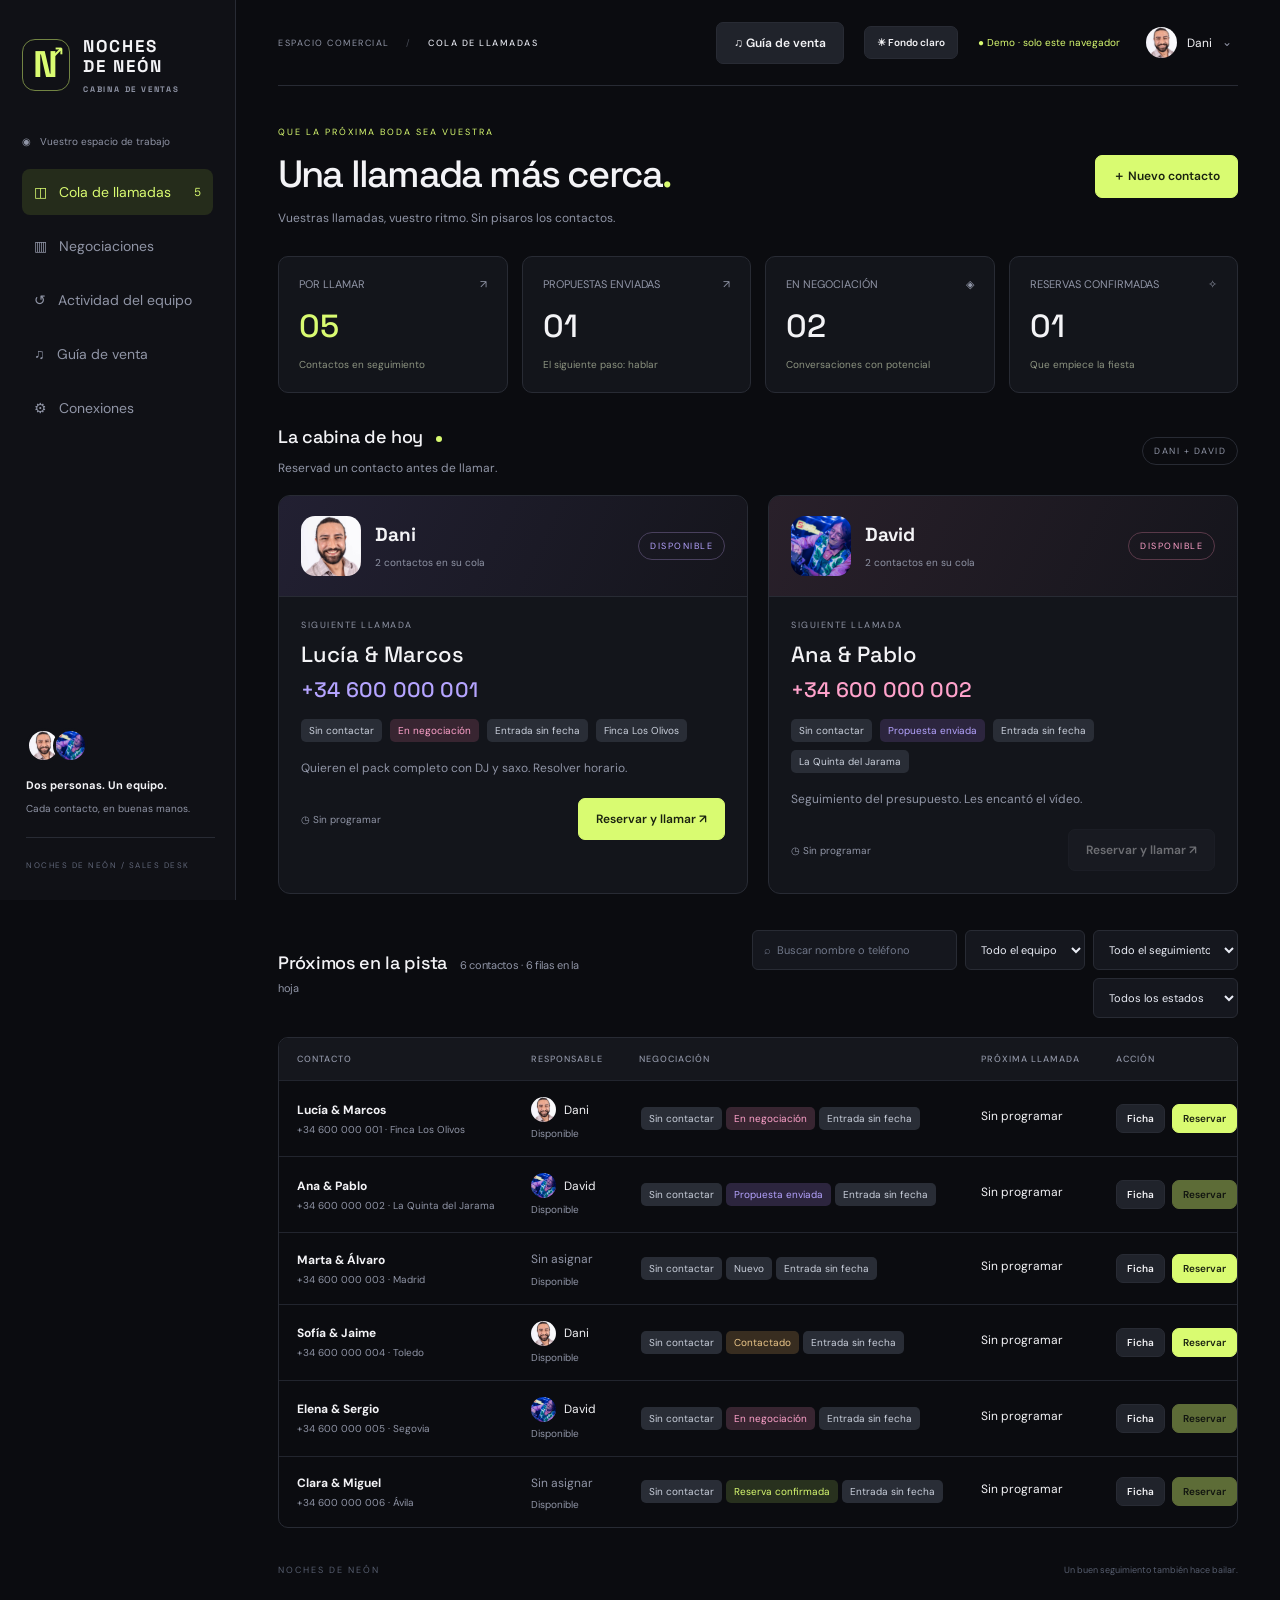
==== commit 8b41a261: "Integrar guía comercial de Drive en la cabina de llamadas" ====
--- a/index.html
+++ b/index.html
@@ -1,9 +1,16 @@
 <!doctype html>
 <html lang="es"><head><meta charset="UTF-8"><meta name="viewport" content="width=device-width,initial-scale=1"><title>Noches de Neón · Cabina de ventas</title><link rel="stylesheet" href="style.css"></head>
-<body><aside class="sidebar"><a class="brand" href="#"><span class="brand-icon">N<span>↗</span></span><b>NOCHES<br>DE NEÓN<span class="tiny">CABINA DE VENTAS</span></b></a><div class="workspace">◉ &nbsp; Vuestro espacio de trabajo</div><nav><button class="nav active" data-view="calls">◫ <span>Cola de llamadas</span><small id="navCount">6</small></button><button class="nav" data-view="pipeline">▥ <span>Negociaciones</span></button><button class="nav" data-view="history">↺ <span>Actividad del equipo</span></button><button class="nav" data-view="settings">⚙ <span>Conexiones</span></button></nav><div class="sidebar-bottom"><div class="duo"><img src="dani.png" alt="Dani"><img src="david.png" alt="David"></div><b>Dos personas. Un equipo.</b><p>Cada contacto, en buenas manos.</p><span class="version">NOCHES DE NEÓN / SALES DESK</span></div></aside>
-<main><header><div class="breadcrumb">ESPACIO COMERCIAL <span>/</span> <b id="crumb">COLA DE LLAMADAS</b></div><div class="topright"><button class="secondary theme-toggle" id="themeToggle" type="button" aria-pressed="false">☀ Fondo claro</button><span id="connection" class="connection">● Demo · solo este navegador</span><button id="userSwitch" class="identity"></button></div></header><section class="page-heading"><div><div class="eyebrow">QUE LA PRÓXIMA BODA SEA VUESTRA</div><h1 id="title">Una llamada más cerca<span>.</span></h1><p id="subtitle">Vuestras llamadas, vuestro ritmo. Sin pisaros los contactos.</p></div><button class="primary" id="newLead">＋ Nuevo contacto</button></section>
+<body><aside class="sidebar"><a class="brand" href="#"><span class="brand-icon">N<span>↗</span></span><b>NOCHES<br>DE NEÓN<span class="tiny">CABINA DE VENTAS</span></b></a><div class="workspace">◉ &nbsp; Vuestro espacio de trabajo</div><nav><button class="nav active" data-view="calls">◫ <span>Cola de llamadas</span><small id="navCount">6</small></button><button class="nav" data-view="pipeline">▥ <span>Negociaciones</span></button><button class="nav" data-view="history">↺ <span>Actividad del equipo</span></button><button class="nav" id="navLibrary">♫ <span>Guía de venta</span></button><button class="nav" data-view="settings">⚙ <span>Conexiones</span></button></nav><div class="sidebar-bottom"><div class="duo"><img src="dani.png" alt="Dani"><img src="david.png" alt="David"></div><b>Dos personas. Un equipo.</b><p>Cada contacto, en buenas manos.</p><span class="version">NOCHES DE NEÓN / SALES DESK</span></div></aside>
+<main><header><div class="breadcrumb">ESPACIO COMERCIAL <span>/</span> <b id="crumb">COLA DE LLAMADAS</b></div><div class="topright"><button class="secondary" id="openLibrary" aria-expanded="false" aria-controls="salesLibrary">♫ Guía de venta</button><button class="secondary theme-toggle" id="themeToggle" type="button" aria-pressed="false">☀ Fondo claro</button><span id="connection" class="connection">● Demo · solo este navegador</span><button id="userSwitch" class="identity"></button></div></header><section class="page-heading"><div><div class="eyebrow">QUE LA PRÓXIMA BODA SEA VUESTRA</div><h1 id="title">Una llamada más cerca<span>.</span></h1><p id="subtitle">Vuestras llamadas, vuestro ritmo. Sin pisaros los contactos.</p></div><button class="primary" id="newLead">＋ Nuevo contacto</button></section>
 <section id="stats" class="stats"></section><section id="callsView"><div class="section-top"><div><h2>La cabina de hoy <span class="live-dot"></span></h2><p>Reservad un contacto antes de llamar.</p></div><span class="pill">DANI + DAVID</span></div><div class="agents" id="agents"></div><div class="queue-head"><h2>Próximos en la pista <span id="total"></span></h2><div class="filters"><input id="search" placeholder="⌕  Buscar nombre o teléfono" aria-label="Buscar contacto"><select id="ownerFilter" aria-label="Filtrar responsable"><option value="all">Todo el equipo</option><option>Dani</option><option>David</option><option>Sergio</option><option value="none">Sin asignar</option></select><select id="contactFilter" aria-label="Filtrar contacto"><option value="all">Todo el seguimiento</option><option>Sin contactar</option><option>Intentado</option><option>Contactado</option><option>Revisar teléfono</option></select><select id="statusFilter" aria-label="Filtrar estado"><option value="all">Todos los estados</option></select></div></div><div id="queue"></div></section>
 <section id="pipelineView" hidden><div id="pipeline" class="pipeline"></div></section><section id="historyView" hidden><div class="panel"><h2>Lo que va pasando</h2><p class="muted">Llamadas, mensajes y cambios de estado del equipo.</p><div id="history"></div></div></section>
 <section id="settingsView" hidden><div class="settings-grid"><div class="panel"><div class="eyebrow">01 / FUENTE DE CONTACTOS</div><h2>Tu Google Sheet, aquí.</h2><p class="muted">Vuestra cola se guarda en la hoja compartida. Selecciona tu nombre y conecta con la clave del equipo.</p><label>Enlace del Google Sheet<input id="sheetUrl" type="url" placeholder="https://docs.google.com/spreadsheets/d/…"></label><label>URL de conexión (Google Apps Script)<input id="endpoint" type="url" placeholder="https://script.google.com/macros/s/…/exec"></label><label>Clave de conexión<input id="secret" type="password" autocomplete="off" placeholder="Clave configurada en el servidor"></label><div class="actions"><button class="primary" id="saveSettings">Guardar configuración</button><button class="secondary" id="sync">Sincronizar</button></div><p id="syncInfo" class="muted"></p><details><summary>¿Cómo activar la sincronización entre los dos?</summary><p>El archivo Code.gs incluido guarda los contactos en el Sheet y reserva cada llamada con un bloqueo central. Despliega ese archivo como aplicación web y pega su URL y clave aquí en los dos dispositivos. Con solo el enlace del Sheet todavía no hay sincronización.</p></details></div><div class="panel"><div class="eyebrow">02 / DATOS Y RESPOND.IO</div><h2>Todo bajo control.</h2><p class="muted">Importa una exportación CSV de Sheets o descarga tu cola.</p><div class="actions"><label class="secondary file-label">↑ Importar CSV<input id="csvFile" type="file" accept=".csv,text/csv" hidden></label><button class="secondary" id="export">↓ Exportar CSV</button></div><p class="muted">Columnas: nombre, telefono, responsable, estado, fecha_boda, lugar, proxima_llamada, notas, respond_id.</p><hr><h3>Etiquetas para respond.io</h3><div class="tags"><span class="tag purple">Escribió: Dani</span><span class="tag pink">Escribió: David</span></div><p class="muted">«He escrito» registra la actividad. En modo conectado, el servidor añade la etiqueta del autor si se ha configurado el token de respond.io. Ambos autores pueden tener etiqueta; el historial conserva quién escribió por última vez.</p><p class="hint">La etiqueta registra lo marcado desde esta app. Para detectar mensajes escritos directamente en respond.io hace falta conectar sus eventos.</p><button class="secondary" id="resetDemo">Restaurar demo</button></div></div></section>
 <footer><span>NOCHES DE NEÓN</span><span>Un buen seguimiento también hace bailar.</span></footer></main>
-<dialog id="leadDialog"><form id="leadForm"><div class="modal-heading"><div><div class="eyebrow">FICHA DEL CONTACTO</div><h2 id="dialogTitle">Nuevo contacto</h2></div><button type="button" class="icon" id="closeDialog" aria-label="Cerrar">×</button></div><input id="leadId" type="hidden"><input id="leadAction" type="hidden" value="save"><p id="leadContactInfo" class="muted"></p><label id="callResultLabel" hidden>Resultado de la llamada<select id="callResult"><option value="">Selecciona el resultado</option><option>Atendida</option><option>No contesta</option><option>Ocupado</option><option>Volver a llamar</option><option>Teléfono incorrecto</option></select></label><div class="form-grid"><label>Nombre<input id="leadName" required maxlength="120"></label><label>Teléfono<input id="leadPhone" required type="tel" placeholder="+34…"></label><label>Responsable<select id="leadOwner"><option value="">Sin asignar</option><option>Dani</option><option>David</option><option>Sergio</option></select></label><label>Estado<select id="leadStatus"></select></label><label>Fecha de boda<input id="leadWedding" type="date"></label><label>Lugar<input id="leadVenue" maxlength="150"></label><label>Próxima llamada<input id="leadNext" type="datetime-local"></label><label>ID de respond.io<input id="leadRespond" inputmode="numeric" placeholder="Opcional"></label></div><label>Notas<textarea id="leadNotes" rows="3" maxlength="3000"></textarea></label><div class="actions"><button type="submit" class="primary" id="saveLead">Guardar contacto</button></div></form></dialog><div id="toast" role="status"></div><script src="app.js"></script></body></html>
+<dialog id="leadDialog"><form id="leadForm"><div class="modal-heading"><div><div class="eyebrow">FICHA DEL CONTACTO</div><h2 id="dialogTitle">Nuevo contacto</h2></div><button type="button" class="icon" id="closeDialog" aria-label="Cerrar">×</button></div><input id="leadId" type="hidden"><input id="leadAction" type="hidden" value="save"><p id="leadContactInfo" class="muted"></p><label id="callResultLabel" hidden>Resultado de la llamada<select id="callResult"><option value="">Selecciona el resultado</option><option>Atendida</option><option>No contesta</option><option>Ocupado</option><option>Volver a llamar</option><option>Teléfono incorrecto</option></select></label><div class="form-grid"><label>Nombre<input id="leadName" required maxlength="120"></label><label>Teléfono<input id="leadPhone" required type="tel" placeholder="+34…"></label><label>Responsable<select id="leadOwner"><option value="">Sin asignar</option><option>Dani</option><option>David</option><option>Sergio</option></select></label><label>Estado<select id="leadStatus"></select></label><label>Fecha de boda<input id="leadWedding" type="date"></label><label>Lugar<input id="leadVenue" maxlength="150"></label><label>Próxima llamada<input id="leadNext" type="datetime-local"></label><label>ID de respond.io<input id="leadRespond" inputmode="numeric" placeholder="Opcional"></label></div><label>Notas<textarea id="leadNotes" rows="3" maxlength="3000"></textarea></label><div class="actions"><button type="submit" class="primary" id="saveLead">Guardar contacto</button></div></form></dialog><div id="toast" role="status"></div><aside id="salesLibrary" class="sales-library" aria-label="Guía de venta" hidden>
+<div class="library-header"><div><span class="eyebrow">A MANO DURANTE LA LLAMADA</span><h2>Guía de venta<span>.</span></h2></div><button class="icon" id="closeLibrary" aria-label="Cerrar guía de venta">×</button></div>
+<p class="library-context" id="libraryCallContext">Material comercial de Noches de Neón</p>
+<label class="library-search-label">Buscar en toda la biblioteca<input id="librarySearch" type="search" placeholder="Precio, canción, cantante, contrato…"></label>
+<div class="library-tabs" role="tablist" aria-label="Secciones de la guía"><button role="tab" data-library-tab="prices" aria-selected="true">Precios</button><button role="tab" data-library-tab="repertoire" aria-selected="false">Repertorios</button><button role="tab" data-library-tab="media" aria-selected="false">Audios y vídeos</button><button role="tab" data-library-tab="guide" aria-selected="false">Guion y mensajes</button><button role="tab" data-library-tab="documents" aria-selected="false">Todo el Drive</button></div>
+<div id="libraryFilters" class="library-filters" hidden><label>Tipo<select id="libraryType"><option value="all">Todos</option><option>Audio</option><option>Vídeo</option><option>Spotify</option><option>PDF</option><option>Documento</option><option>Hoja de cálculo</option><option>Carpeta</option><option>Enlace</option></select></label><label>Formación<select id="libraryFormation"><option value="">Todas</option><option value="duo">Dúo</option><option value="trio">Trío</option><option value="cuarteto">Cuarteto</option><option value="quinteto">Quinteto</option><option value="sexteto">Sexteto</option><option value="orquesta">Orquesta</option></select></label></div>
+<p id="libraryFeedback" role="status"></p><div id="libraryPreview"></div><div id="libraryResults"></div><div class="library-footer"><a id="libraryRoot" target="_blank" rel="noopener noreferrer">Abrir carpeta original ↗</a><small id="libraryReviewed"></small></div></aside>
+<script src="app.js"></script><script src="catalog.js"></script><script src="library.js"></script></body></html>
--- a/style.css
+++ b/style.css
@@ -1,4 +1,5 @@
 @import url('https://fonts.googleapis.com/css2?family=DM+Sans:wght@400;500;600;700&family=Space+Grotesk:wght@400;500;600;700&display=swap');
+.sales-library{position:fixed;inset:12px 12px 12px auto;width:min(760px,65vw);overflow:auto;overscroll-behavior:contain;z-index:30;background:var(--panel);border:1px solid var(--border);border-radius:16px;box-shadow:-18px 0 70px #0008;padding:25px;color:inherit}.library-header{display:flex;justify-content:space-between;align-items:center}.library-header h2{font:700 28px 'Space Grotesk',sans-serif;margin:8px 0}.library-header h2 span{color:var(--lime)}.library-context{padding:12px;background:var(--bg);border-radius:8px;color:var(--muted);font-size:12px}.library-search-label{display:block;margin:18px 0 12px;font-size:12px;color:var(--muted)}.library-search-label input{width:100%;margin-top:8px}.library-tabs{display:flex;gap:5px;overflow:auto;border-bottom:1px solid var(--border);padding-bottom:12px}.library-tabs button{border:1px solid var(--border);background:var(--bg);border-radius:7px;padding:10px 12px;white-space:nowrap;font-size:12px}.library-tabs [aria-selected=true]{background:var(--lime);color:var(--bg);border-color:var(--lime);font-weight:700}.library-card{padding:19px;border:1px solid var(--border);border-radius:10px;background:var(--bg);margin:12px 0;min-width:0}.library-card h3{font-size:15px;margin:0 0 10px;line-height:1.5}.library-card p,.library-card li{font-size:13px;line-height:1.65}.library-card ul{padding-left:18px}.library-card .actions{gap:7px;flex-wrap:wrap}.library-card .secondary{font-size:11px;padding:9px 11px;display:inline-block}.library-path{color:var(--muted);overflow-wrap:anywhere;font-size:10px!important}.library-grid{display:grid;grid-template-columns:1fr 1fr;gap:12px}.library-grid .library-card{margin:0}.price-grid{display:grid;grid-template-columns:repeat(3,1fr);gap:10px}.price-grid .library-card{margin:0;padding:15px}.library-price{display:block;font:700 27px 'Space Grotesk',sans-serif;color:var(--lime);margin:14px 0 8px}.price-grid small{font-size:10px;color:var(--muted)}.library-intro{margin:25px 0 18px}.library-intro h3{font-size:21px}.library-source,.library-footer a{color:var(--purple);font-size:12px;text-decoration:underline}.library-promo{background:#252f18;border:1px solid #596e36;border-radius:10px;padding:18px;margin:18px 0;font-size:13px;line-height:1.6}.library-promo p{margin:8px 0 0}.library-document{white-space:pre-wrap;overflow-wrap:anywhere;font-size:12px;line-height:1.8;color:inherit;max-height:65vh;overflow:auto;margin-top:15px}.library-card details{color:inherit}.library-card summary{font-weight:600}.library-filters{display:flex;gap:12px;margin:15px 0}.library-filters label{flex:1;font-size:11px;color:var(--muted)}.library-filters select{width:100%;margin-top:5px}.library-footer{border-top:1px solid var(--border);margin-top:24px;padding-top:18px;display:grid;gap:12px}.library-footer small{color:var(--muted);font-size:10px}.sales-library iframe{width:100%;height:420px;border:1px solid var(--border);border-radius:8px;margin-top:18px;background:#fff}#libraryFeedback{font-size:12px;color:var(--lime)}:root[data-theme=light] .library-promo{background:#edf6dc;border-color:#b6ce95}:root[data-theme=light] .library-tabs [aria-selected=true]{color:#fff}@media(max-width:900px){.sales-library{width:calc(100vw - 24px)}.library-grid{grid-template-columns:1fr}.price-grid{grid-template-columns:1fr 1fr}.sales-library{padding:18px}#openLibrary{font-size:10px;padding:8px}.sales-library iframe{height:330px}}
 .filters{flex-wrap:wrap;justify-content:flex-end}#callResultLabel{padding:12px;border:1px solid var(--purple);border-radius:8px}td .tag{margin:2px}
 .tag.blue{background:#173354;color:#a6ccff}.tag.red{background:#48252b;color:#ffb0b7}:root[data-theme=light] .tag.blue{background:#dbeafe;color:#1e40af}:root[data-theme=light] .tag.red{background:#fee2e2;color:#991b1b}
 :root{--bg:#0b0c10;--panel:#13151b;--border:#282b34;--muted:#9095a6;--lime:#d9fb71;--purple:#b5a4ff;--pink:#ffa2cb}*{box-sizing:border-box}body{margin:0;background:var(--bg);color:#f3f3f6;font:14px 'DM Sans',sans-serif}button,input,select,textarea{font:inherit}button,a,summary{cursor:pointer}button{color:inherit}a{color:inherit;text-decoration:none}button:disabled{opacity:.4;cursor:not-allowed}button:focus-visible,a:focus-visible,input:focus-visible,select:focus-visible{outline:2px solid var(--lime);outline-offset:3px}.sidebar{position:fixed;inset:0 auto 0 0;width:236px;border-right:1px solid var(--border);padding:36px 22px;background:#101116}.brand{display:flex;gap:13px;align-items:center;letter-spacing:2px;font:700 17px 'Space Grotesk',sans-serif;line-height:1.18}.brand-icon{font-size:37px;width:48px;height:52px;display:grid;place-content:center;color:var(--lime);border:1px solid #728443;border-radius:13px;position:relative}.brand-icon span{position:absolute;right:3px;top:0;font-size:17px}.tiny{display:block;font-size:8px;color:var(--muted);letter-spacing:1.8px;margin-top:9px}.workspace{font-size:10px;color:var(--muted);margin:40px 0 21px}nav{display:grid;gap:8px}.nav{background:none;border:0;text-align:left;display:flex;gap:12px;align-items:center;padding:14px 12px;border-radius:8px;color:var(--muted)}.nav.active{background:#252c1b;color:var(--lime)}.nav small{margin-left:auto}.sidebar-bottom{position:absolute;bottom:30px;left:26px;right:20px;font-size:11px}.duo{display:flex;margin-bottom:15px}.duo img{width:35px;height:35px;border-radius:50%;object-fit:cover;border:3px solid #101116}.duo img+img{margin-left:-8px}.sidebar-bottom p{color:var(--muted);font-size:10px}.version{display:block;border-top:1px solid var(--border);padding-top:22px;margin-top:22px;font-size:8px;letter-spacing:1.5px;color:#606678}main{margin-left:236px;padding:0 42px;max-width:1900px}header{height:86px;display:flex;align-items:center;justify-content:space-between;border-bottom:1px solid var(--border);gap:12px}.breadcrumb{font-size:9px;letter-spacing:1.5px;color:var(--muted)}.breadcrumb span{margin:0 13px;color:#494d58}.breadcrumb b{font-weight:500;color:#dfe1e9}.topright{display:flex;align-items:center;gap:20px}.connection{font-size:10px;color:var(--lime)}.identity{background:none;border:0;display:flex;align-items:center;gap:10px;font-size:12px}.identity img{height:31px;width:31px;object-fit:cover;border-radius:50%}.page-heading{display:flex;justify-content:space-between;align-items:center;margin:40px 0 30px}.eyebrow{font-size:9px;letter-spacing:2px;color:var(--lime);margin-bottom:12px}h1,h2,h3{font-family:'Space Grotesk',sans-serif}h1{font-size:38px;letter-spacing:-1.8px;margin:0;font-weight:500}h1 span{color:var(--lime)}.page-heading p,.section-top p{color:var(--muted);margin:12px 0 0;font-size:12px}.primary,.secondary{border-radius:7px;padding:12px 17px;font-weight:600;font-size:12px;border:1px solid var(--border);display:inline-block}.primary{background:var(--lime);color:#1a2210;border-color:var(--lime)}.secondary{background:#20232b}.primary:hover{background:#ecffac}.secondary:hover{border-color:#72798a}.stats{display:grid;grid-template-columns:repeat(4,1fr);gap:14px;margin-bottom:32px}.stat{background:var(--panel);border:1px solid var(--border);border-radius:10px;padding:20px}.stat-label{color:var(--muted);font-size:11px;display:flex;justify-content:space-between}.stat b{font:500 32px 'Space Grotesk';display:block;margin:15px 0 8px}.stat small{font-size:10px;color:#8d9481}.stat:first-child b{color:var(--lime)}.section-top,.queue-head{display:flex;justify-content:space-between;align-items:center;margin-bottom:19px}h2{font-size:18px;margin:0;font-weight:500;letter-spacing:-.3px}.live-dot{display:inline-block;width:6px;height:6px;background:var(--lime);border-radius:50%;vertical-align:middle;margin-left:8px}.pill{font-size:9px;letter-spacing:1.5px;border:1px solid var(--border);padding:7px 11px;border-radius:100px;color:var(--muted)}.agents{display:grid;grid-template-columns:1fr 1fr;gap:20px;margin-bottom:36px}.agent{border:1px solid var(--border);border-radius:12px;background:var(--panel);overflow:hidden}.agent-top{display:flex;align-items:center;gap:14px;padding:20px 22px;border-bottom:1px solid var(--border);background:linear-gradient(115deg,#222032,#15151c)}.agent.david .agent-top{background:linear-gradient(115deg,#29202a,#15151c)}.portrait{width:60px;height:60px;object-fit:cover;border-radius:14px}.agent h3{font-size:19px;margin:0 0 5px}.agent-top small{font-size:10px;color:var(--muted)}.agent .pill{margin-left:auto;color:var(--purple);border-color:#49405d}.agent.david .pill{color:var(--pink);border-color:#593949}.agent-body{padding:22px}.overline{font-size:9px;letter-spacing:1.5px;color:var(--muted);margin-bottom:9px}.contact-name{font:500 22px 'Space Grotesk';margin-bottom:8px}.phone{font:500 21px 'Space Grotesk';letter-spacing:.2px;color:var(--purple)}.david .phone{color:var(--pink)}.tags{display:flex;gap:8px;flex-wrap:wrap;margin:16px 0}.tag{display:inline-flex;border-radius:5px;padding:5px 8px;font-size:10px;background:#292d36;color:#cad0dc}.purple{background:#2c253e;color:var(--purple)}.pink{background:#382531;color:var(--pink)}.lime{background:#28311e;color:var(--lime)}.orange{background:#382d20;color:#edc88a}.agent-foot{display:flex;justify-content:space-between;align-items:center;gap:10px;margin-top:20px}.agent-foot .muted{font-size:10px}.actions{display:flex;gap:8px;align-items:center;flex-wrap:wrap;margin-top:19px}.filters{display:flex;gap:8px}input,select,textarea{background:#15171e;color:#e9ecf5;border:1px solid var(--border);border-radius:6px;padding:11px;min-width:0}input::placeholder{color:#707789}.filters input{width:205px;font-size:11px}.filters select{font-size:11px;max-width:145px}.queue-head h2 span{font:11px 'DM Sans';color:var(--muted);margin-left:8px}.table-wrap{overflow:auto;border:1px solid var(--border);border-radius:10px}table{width:100%;border-collapse:collapse;white-space:nowrap;text-align:left}th{font-size:9px;text-transform:uppercase;letter-spacing:1px;color:var(--muted);font-weight:500;padding:15px 18px;background:#15171d}td{padding:16px 18px;border-top:1px solid #22252e;font-size:12px}td small{display:block;font-size:10px;color:var(--muted);margin-top:5px}.person{display:flex;gap:8px;align-items:center}.person img{width:25px;height:25px;object-fit:cover;border-radius:50%}.row-actions{display:flex;gap:7px}.row-actions button{padding:7px 10px;font-size:10px}.icon{background:none;border:0;color:var(--muted);font-size:22px}.muted{color:var(--muted);font-size:12px;line-height:1.7}.empty{padding:28px;color:var(--muted);text-align:center;font-size:12px}.panel{background:var(--panel);border:1px solid var(--border);border-radius:12px;padding:27px}.settings-grid{display:grid;grid-template-columns:1.1fr 1fr;gap:20px}.panel h2{font-size:24px;margin:10px 0 16px}label{display:block;color:var(--muted);font-size:11px;margin-top:18px}label input,label select,label textarea{display:block;width:100%;margin-top:8px}.file-label{margin:0;color:#e5e5ed;cursor:pointer}.hint{font-size:11px;color:#d4bc84;line-height:1.7;background:#29251c;padding:13px;border-radius:7px}hr{border:0;border-top:1px solid var(--border);margin:25px 0}details{margin-top:20px;color:var(--muted);font-size:11px;line-height:1.8}.pipeline{display:flex;overflow:auto;gap:14px;padding-bottom:20px}.stage{min-width:240px;flex:1;background:#12141a;border-radius:10px;padding:15px;border:1px solid var(--border)}.stage h3{font-size:13px;margin:0 0 16px}.mini{background:#1c1e27;padding:16px;margin-bottom:10px;border-radius:7px;cursor:pointer}.mini b{font-size:13px;display:block}.mini p{font-size:11px;color:var(--muted)}.event{padding:16px 0;border-top:1px solid var(--border);font-size:12px}.event small{color:var(--muted);display:block;margin-top:8px}footer{display:flex;justify-content:space-between;color:#575e6f;margin:36px 0 24px;font-size:9px}footer span:first-child{letter-spacing:2px}dialog{background:#15171e;border:1px solid #414653;border-radius:14px;color:#eee;width:650px;max-width:95vw;padding:27px}dialog::backdrop{background:#000a;backdrop-filter:blur(4px)}.modal-heading{display:flex;align-items:center;justify-content:space-between}.form-grid{display:grid;grid-template-columns:1fr 1fr;gap:0 18px}#toast{position:fixed;right:25px;bottom:25px;max-width:440px;padding:14px 20px;background:var(--lime);color:#151b0a;border-radius:9px;display:none;z-index:50;font-size:12px}[hidden]{display:none!important}@media(min-width:1550px){main{padding:0 65px}.agents{gap:25px}.agent-body{padding:27px}}@media(max-width:1100px){.sidebar{width:190px;padding:30px 14px}main{margin-left:190px;padding:0 24px}h1{font-size:30px}.filters{flex-wrap:wrap}.queue-head{align-items:flex-start;gap:15px}.connection{max-width:180px}.agent-foot{flex-wrap:wrap}.settings-grid{grid-template-columns:1fr}}@media(max-width:760px){.sidebar{position:static;width:auto;padding:18px;border-right:0;border-bottom:1px solid var(--border)}.brand{font-size:13px}.brand-icon{height:36px;width:36px;font-size:26px}.tiny,.workspace,.sidebar-bottom{display:none}nav{display:flex;overflow:auto;margin-top:20px}.nav{padding:10px;white-space:nowrap;font-size:11px}.nav small{display:none}main{margin:0;padding:0 18px}header{height:65px}.breadcrumb{display:none}.topright{width:100%;justify-content:space-between;gap:5px}.connection{max-width:none;font-size:9px}.page-heading{gap:16px;margin:28px 0}.page-heading h1{font-size:28px}.page-heading .primary{font-size:10px;padding:10px}.eyebrow{font-size:8px}.stats{grid-template-columns:1fr 1fr;gap:9px}.stat{padding:15px}.stat b{font-size:25px}.agents{grid-template-columns:1fr}.queue-head{display:block}.filters{margin-top:15px}.filters input{width:100%}.form-grid{grid-template-columns:1fr}.settings-grid{grid-template-columns:1fr}.panel{padding:20px}footer{font-size:8px;gap:12px}}
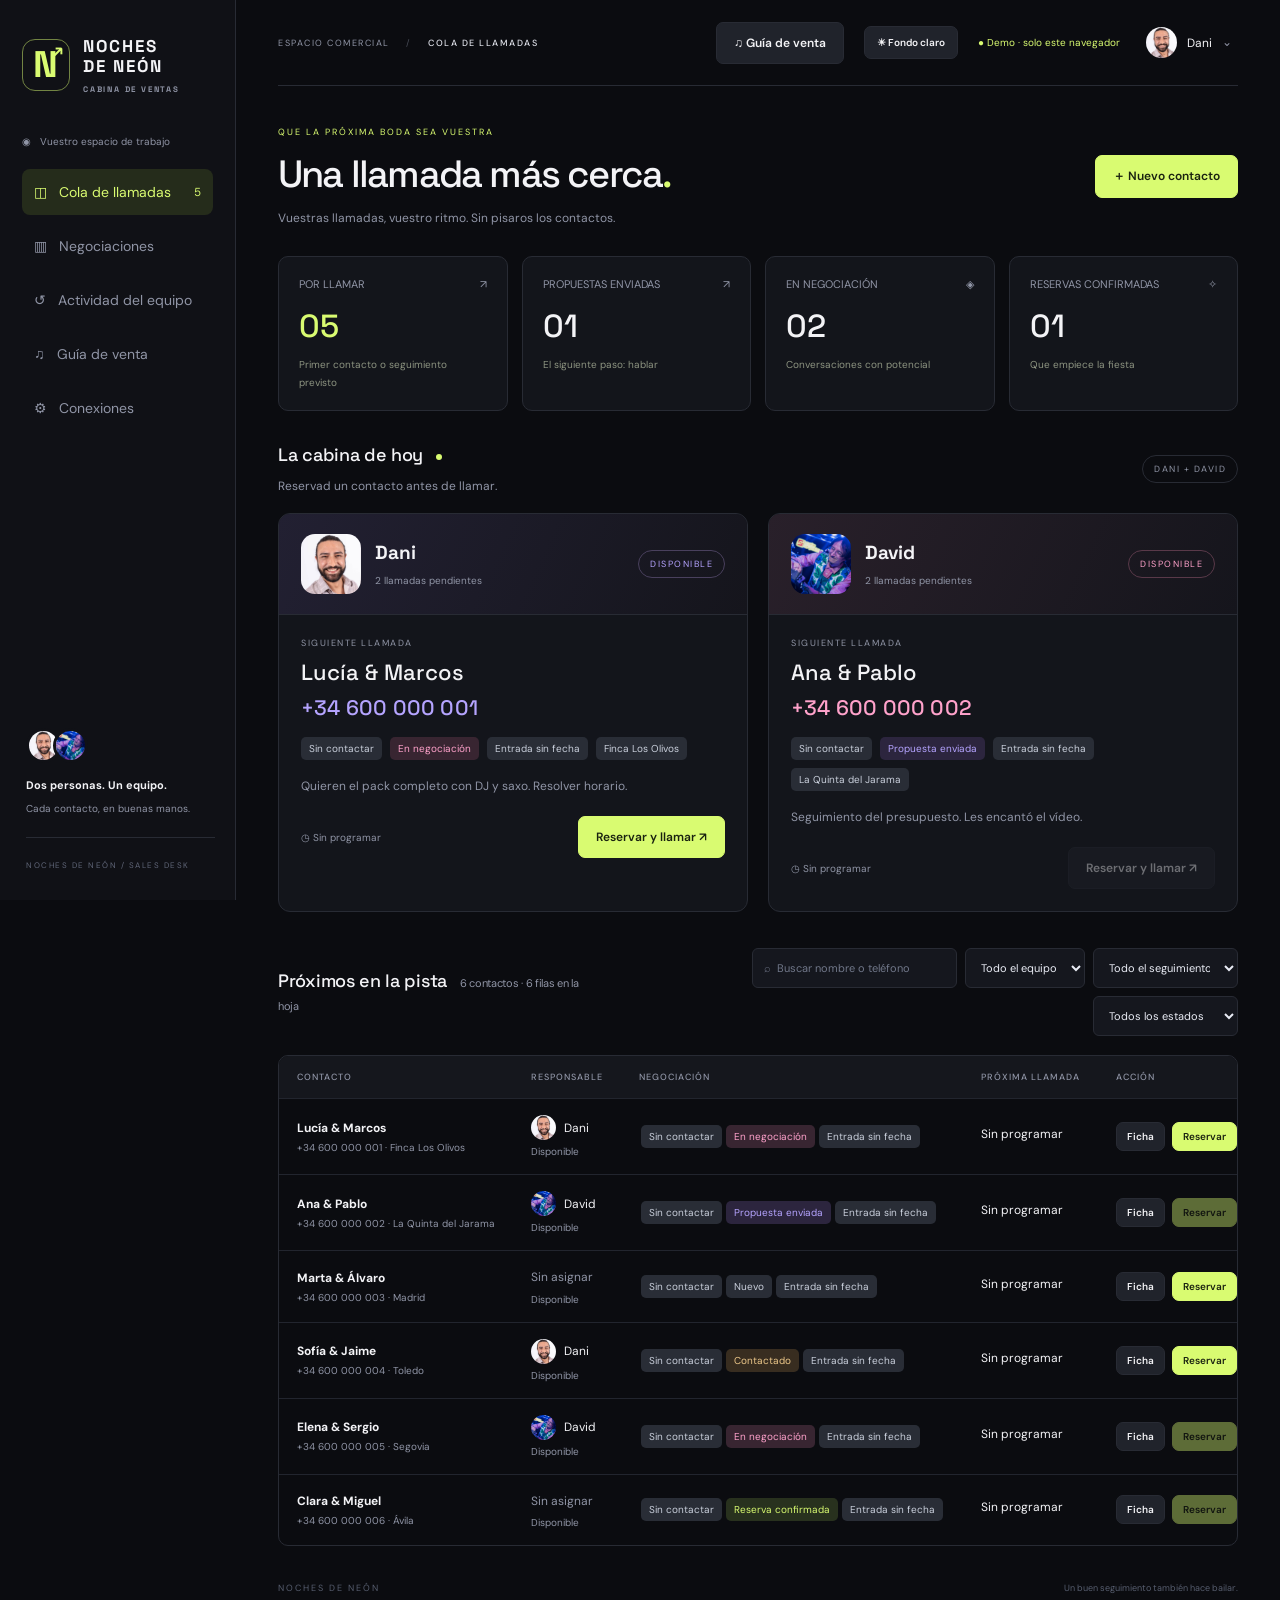
==== commit 7e289a45: "Fix confirmed saves and reconcile respond.io contact history" ====
--- a/index.html
+++ b/index.html
@@ -6,7 +6,7 @@
 <section id="pipelineView" hidden><div id="pipeline" class="pipeline"></div></section><section id="historyView" hidden><div class="panel"><h2>Lo que va pasando</h2><p class="muted">Llamadas, mensajes y cambios de estado del equipo.</p><div id="history"></div></div></section>
 <section id="settingsView" hidden><div class="settings-grid"><div class="panel"><div class="eyebrow">01 / FUENTE DE CONTACTOS</div><h2>Tu Google Sheet, aquí.</h2><p class="muted">Vuestra cola se guarda en la hoja compartida. Selecciona tu nombre y conecta con la clave del equipo.</p><label>Enlace del Google Sheet<input id="sheetUrl" type="url" placeholder="https://docs.google.com/spreadsheets/d/…"></label><label>URL de conexión (Google Apps Script)<input id="endpoint" type="url" placeholder="https://script.google.com/macros/s/…/exec"></label><label>Clave de conexión<input id="secret" type="password" autocomplete="off" placeholder="Clave configurada en el servidor"></label><div class="actions"><button class="primary" id="saveSettings">Guardar configuración</button><button class="secondary" id="sync">Sincronizar</button></div><p id="syncInfo" class="muted"></p><details><summary>¿Cómo activar la sincronización entre los dos?</summary><p>El archivo Code.gs incluido guarda los contactos en el Sheet y reserva cada llamada con un bloqueo central. Despliega ese archivo como aplicación web y pega su URL y clave aquí en los dos dispositivos. Con solo el enlace del Sheet todavía no hay sincronización.</p></details></div><div class="panel"><div class="eyebrow">02 / DATOS Y RESPOND.IO</div><h2>Todo bajo control.</h2><p class="muted">Importa una exportación CSV de Sheets o descarga tu cola.</p><div class="actions"><label class="secondary file-label">↑ Importar CSV<input id="csvFile" type="file" accept=".csv,text/csv" hidden></label><button class="secondary" id="export">↓ Exportar CSV</button></div><p class="muted">Columnas: nombre, telefono, responsable, estado, fecha_boda, lugar, proxima_llamada, notas, respond_id.</p><hr><h3>Etiquetas para respond.io</h3><div class="tags"><span class="tag purple">Escribió: Dani</span><span class="tag pink">Escribió: David</span></div><p class="muted">«He escrito» registra la actividad. En modo conectado, el servidor añade la etiqueta del autor si se ha configurado el token de respond.io. Ambos autores pueden tener etiqueta; el historial conserva quién escribió por última vez.</p><p class="hint">La etiqueta registra lo marcado desde esta app. Para detectar mensajes escritos directamente en respond.io hace falta conectar sus eventos.</p><button class="secondary" id="resetDemo">Restaurar demo</button></div></div></section>
 <footer><span>NOCHES DE NEÓN</span><span>Un buen seguimiento también hace bailar.</span></footer></main>
-<dialog id="leadDialog"><form id="leadForm"><div class="modal-heading"><div><div class="eyebrow">FICHA DEL CONTACTO</div><h2 id="dialogTitle">Nuevo contacto</h2></div><button type="button" class="icon" id="closeDialog" aria-label="Cerrar">×</button></div><input id="leadId" type="hidden"><input id="leadAction" type="hidden" value="save"><p id="leadContactInfo" class="muted"></p><label id="callResultLabel" hidden>Resultado de la llamada<select id="callResult"><option value="">Selecciona el resultado</option><option>Atendida</option><option>No contesta</option><option>Ocupado</option><option>Volver a llamar</option><option>Teléfono incorrecto</option></select></label><div class="form-grid"><label>Nombre<input id="leadName" required maxlength="120"></label><label>Teléfono<input id="leadPhone" required type="tel" placeholder="+34…"></label><label>Responsable<select id="leadOwner"><option value="">Sin asignar</option><option>Dani</option><option>David</option><option>Sergio</option></select></label><label>Estado<select id="leadStatus"></select></label><label>Fecha de boda<input id="leadWedding" type="date"></label><label>Lugar<input id="leadVenue" maxlength="150"></label><label>Próxima llamada<input id="leadNext" type="datetime-local"></label><label>ID de respond.io<input id="leadRespond" inputmode="numeric" placeholder="Opcional"></label></div><label>Notas<textarea id="leadNotes" rows="3" maxlength="3000"></textarea></label><div class="actions"><button type="submit" class="primary" id="saveLead">Guardar contacto</button></div></form></dialog><div id="toast" role="status"></div><aside id="salesLibrary" class="sales-library" aria-label="Guía de venta" hidden>
+<dialog id="leadDialog"><form id="leadForm"><div class="modal-heading"><div><div class="eyebrow">FICHA DEL CONTACTO</div><h2 id="dialogTitle">Nuevo contacto</h2></div><button type="button" class="icon" id="closeDialog" aria-label="Cerrar">×</button></div><input id="leadId" type="hidden"><input id="leadAction" type="hidden" value="save"><p id="leadContactInfo" class="muted"></p><div id="leadRespondHistory"></div><label id="callResultLabel" hidden>Resultado de la llamada<select id="callResult"><option value="">Selecciona el resultado</option><option>Atendida</option><option>No contesta</option><option>Ocupado</option><option>Volver a llamar</option><option>Teléfono incorrecto</option></select></label><div class="form-grid"><label>Nombre<input id="leadName" required maxlength="120"></label><label>Teléfono<input id="leadPhone" required type="tel" placeholder="+34…"></label><label>Responsable<select id="leadOwner"><option value="">Sin asignar</option><option>Dani</option><option>David</option><option>Sergio</option></select></label><label>Estado<select id="leadStatus"></select></label><label>Fecha de boda<input id="leadWedding" type="date"></label><label>Lugar<input id="leadVenue" maxlength="150"></label><label>Próxima llamada<input id="leadNext" type="datetime-local"></label><label>ID de respond.io<input id="leadRespond" inputmode="numeric" placeholder="Opcional"></label></div><label>Notas<textarea id="leadNotes" rows="3" maxlength="3000"></textarea></label><p id="saveFeedback" role="alert" aria-live="polite"></p><button type="button" class="secondary" id="restoreDraft" hidden>Recuperar borrador</button><div class="actions"><button type="submit" class="primary" id="saveLead">Guardar contacto</button></div></form></dialog><div id="toast" role="status"></div><aside id="salesLibrary" class="sales-library" aria-label="Guía de venta" hidden>
 <div class="library-header"><div><span class="eyebrow">A MANO DURANTE LA LLAMADA</span><h2>Guía de venta<span>.</span></h2></div><button class="icon" id="closeLibrary" aria-label="Cerrar guía de venta">×</button></div>
 <p class="library-context" id="libraryCallContext">Material comercial de Noches de Neón</p>
 <label class="library-search-label">Buscar en toda la biblioteca<input id="librarySearch" type="search" placeholder="Precio, canción, cantante, contrato…"></label>
--- a/style.css
+++ b/style.css
@@ -4,3 +4,4 @@
 .tag.blue{background:#173354;color:#a6ccff}.tag.red{background:#48252b;color:#ffb0b7}:root[data-theme=light] .tag.blue{background:#dbeafe;color:#1e40af}:root[data-theme=light] .tag.red{background:#fee2e2;color:#991b1b}
 :root{--bg:#0b0c10;--panel:#13151b;--border:#282b34;--muted:#9095a6;--lime:#d9fb71;--purple:#b5a4ff;--pink:#ffa2cb}*{box-sizing:border-box}body{margin:0;background:var(--bg);color:#f3f3f6;font:14px 'DM Sans',sans-serif}button,input,select,textarea{font:inherit}button,a,summary{cursor:pointer}button{color:inherit}a{color:inherit;text-decoration:none}button:disabled{opacity:.4;cursor:not-allowed}button:focus-visible,a:focus-visible,input:focus-visible,select:focus-visible{outline:2px solid var(--lime);outline-offset:3px}.sidebar{position:fixed;inset:0 auto 0 0;width:236px;border-right:1px solid var(--border);padding:36px 22px;background:#101116}.brand{display:flex;gap:13px;align-items:center;letter-spacing:2px;font:700 17px 'Space Grotesk',sans-serif;line-height:1.18}.brand-icon{font-size:37px;width:48px;height:52px;display:grid;place-content:center;color:var(--lime);border:1px solid #728443;border-radius:13px;position:relative}.brand-icon span{position:absolute;right:3px;top:0;font-size:17px}.tiny{display:block;font-size:8px;color:var(--muted);letter-spacing:1.8px;margin-top:9px}.workspace{font-size:10px;color:var(--muted);margin:40px 0 21px}nav{display:grid;gap:8px}.nav{background:none;border:0;text-align:left;display:flex;gap:12px;align-items:center;padding:14px 12px;border-radius:8px;color:var(--muted)}.nav.active{background:#252c1b;color:var(--lime)}.nav small{margin-left:auto}.sidebar-bottom{position:absolute;bottom:30px;left:26px;right:20px;font-size:11px}.duo{display:flex;margin-bottom:15px}.duo img{width:35px;height:35px;border-radius:50%;object-fit:cover;border:3px solid #101116}.duo img+img{margin-left:-8px}.sidebar-bottom p{color:var(--muted);font-size:10px}.version{display:block;border-top:1px solid var(--border);padding-top:22px;margin-top:22px;font-size:8px;letter-spacing:1.5px;color:#606678}main{margin-left:236px;padding:0 42px;max-width:1900px}header{height:86px;display:flex;align-items:center;justify-content:space-between;border-bottom:1px solid var(--border);gap:12px}.breadcrumb{font-size:9px;letter-spacing:1.5px;color:var(--muted)}.breadcrumb span{margin:0 13px;color:#494d58}.breadcrumb b{font-weight:500;color:#dfe1e9}.topright{display:flex;align-items:center;gap:20px}.connection{font-size:10px;color:var(--lime)}.identity{background:none;border:0;display:flex;align-items:center;gap:10px;font-size:12px}.identity img{height:31px;width:31px;object-fit:cover;border-radius:50%}.page-heading{display:flex;justify-content:space-between;align-items:center;margin:40px 0 30px}.eyebrow{font-size:9px;letter-spacing:2px;color:var(--lime);margin-bottom:12px}h1,h2,h3{font-family:'Space Grotesk',sans-serif}h1{font-size:38px;letter-spacing:-1.8px;margin:0;font-weight:500}h1 span{color:var(--lime)}.page-heading p,.section-top p{color:var(--muted);margin:12px 0 0;font-size:12px}.primary,.secondary{border-radius:7px;padding:12px 17px;font-weight:600;font-size:12px;border:1px solid var(--border);display:inline-block}.primary{background:var(--lime);color:#1a2210;border-color:var(--lime)}.secondary{background:#20232b}.primary:hover{background:#ecffac}.secondary:hover{border-color:#72798a}.stats{display:grid;grid-template-columns:repeat(4,1fr);gap:14px;margin-bottom:32px}.stat{background:var(--panel);border:1px solid var(--border);border-radius:10px;padding:20px}.stat-label{color:var(--muted);font-size:11px;display:flex;justify-content:space-between}.stat b{font:500 32px 'Space Grotesk';display:block;margin:15px 0 8px}.stat small{font-size:10px;color:#8d9481}.stat:first-child b{color:var(--lime)}.section-top,.queue-head{display:flex;justify-content:space-between;align-items:center;margin-bottom:19px}h2{font-size:18px;margin:0;font-weight:500;letter-spacing:-.3px}.live-dot{display:inline-block;width:6px;height:6px;background:var(--lime);border-radius:50%;vertical-align:middle;margin-left:8px}.pill{font-size:9px;letter-spacing:1.5px;border:1px solid var(--border);padding:7px 11px;border-radius:100px;color:var(--muted)}.agents{display:grid;grid-template-columns:1fr 1fr;gap:20px;margin-bottom:36px}.agent{border:1px solid var(--border);border-radius:12px;background:var(--panel);overflow:hidden}.agent-top{display:flex;align-items:center;gap:14px;padding:20px 22px;border-bottom:1px solid var(--border);background:linear-gradient(115deg,#222032,#15151c)}.agent.david .agent-top{background:linear-gradient(115deg,#29202a,#15151c)}.portrait{width:60px;height:60px;object-fit:cover;border-radius:14px}.agent h3{font-size:19px;margin:0 0 5px}.agent-top small{font-size:10px;color:var(--muted)}.agent .pill{margin-left:auto;color:var(--purple);border-color:#49405d}.agent.david .pill{color:var(--pink);border-color:#593949}.agent-body{padding:22px}.overline{font-size:9px;letter-spacing:1.5px;color:var(--muted);margin-bottom:9px}.contact-name{font:500 22px 'Space Grotesk';margin-bottom:8px}.phone{font:500 21px 'Space Grotesk';letter-spacing:.2px;color:var(--purple)}.david .phone{color:var(--pink)}.tags{display:flex;gap:8px;flex-wrap:wrap;margin:16px 0}.tag{display:inline-flex;border-radius:5px;padding:5px 8px;font-size:10px;background:#292d36;color:#cad0dc}.purple{background:#2c253e;color:var(--purple)}.pink{background:#382531;color:var(--pink)}.lime{background:#28311e;color:var(--lime)}.orange{background:#382d20;color:#edc88a}.agent-foot{display:flex;justify-content:space-between;align-items:center;gap:10px;margin-top:20px}.agent-foot .muted{font-size:10px}.actions{display:flex;gap:8px;align-items:center;flex-wrap:wrap;margin-top:19px}.filters{display:flex;gap:8px}input,select,textarea{background:#15171e;color:#e9ecf5;border:1px solid var(--border);border-radius:6px;padding:11px;min-width:0}input::placeholder{color:#707789}.filters input{width:205px;font-size:11px}.filters select{font-size:11px;max-width:145px}.queue-head h2 span{font:11px 'DM Sans';color:var(--muted);margin-left:8px}.table-wrap{overflow:auto;border:1px solid var(--border);border-radius:10px}table{width:100%;border-collapse:collapse;white-space:nowrap;text-align:left}th{font-size:9px;text-transform:uppercase;letter-spacing:1px;color:var(--muted);font-weight:500;padding:15px 18px;background:#15171d}td{padding:16px 18px;border-top:1px solid #22252e;font-size:12px}td small{display:block;font-size:10px;color:var(--muted);margin-top:5px}.person{display:flex;gap:8px;align-items:center}.person img{width:25px;height:25px;object-fit:cover;border-radius:50%}.row-actions{display:flex;gap:7px}.row-actions button{padding:7px 10px;font-size:10px}.icon{background:none;border:0;color:var(--muted);font-size:22px}.muted{color:var(--muted);font-size:12px;line-height:1.7}.empty{padding:28px;color:var(--muted);text-align:center;font-size:12px}.panel{background:var(--panel);border:1px solid var(--border);border-radius:12px;padding:27px}.settings-grid{display:grid;grid-template-columns:1.1fr 1fr;gap:20px}.panel h2{font-size:24px;margin:10px 0 16px}label{display:block;color:var(--muted);font-size:11px;margin-top:18px}label input,label select,label textarea{display:block;width:100%;margin-top:8px}.file-label{margin:0;color:#e5e5ed;cursor:pointer}.hint{font-size:11px;color:#d4bc84;line-height:1.7;background:#29251c;padding:13px;border-radius:7px}hr{border:0;border-top:1px solid var(--border);margin:25px 0}details{margin-top:20px;color:var(--muted);font-size:11px;line-height:1.8}.pipeline{display:flex;overflow:auto;gap:14px;padding-bottom:20px}.stage{min-width:240px;flex:1;background:#12141a;border-radius:10px;padding:15px;border:1px solid var(--border)}.stage h3{font-size:13px;margin:0 0 16px}.mini{background:#1c1e27;padding:16px;margin-bottom:10px;border-radius:7px;cursor:pointer}.mini b{font-size:13px;display:block}.mini p{font-size:11px;color:var(--muted)}.event{padding:16px 0;border-top:1px solid var(--border);font-size:12px}.event small{color:var(--muted);display:block;margin-top:8px}footer{display:flex;justify-content:space-between;color:#575e6f;margin:36px 0 24px;font-size:9px}footer span:first-child{letter-spacing:2px}dialog{background:#15171e;border:1px solid #414653;border-radius:14px;color:#eee;width:650px;max-width:95vw;padding:27px}dialog::backdrop{background:#000a;backdrop-filter:blur(4px)}.modal-heading{display:flex;align-items:center;justify-content:space-between}.form-grid{display:grid;grid-template-columns:1fr 1fr;gap:0 18px}#toast{position:fixed;right:25px;bottom:25px;max-width:440px;padding:14px 20px;background:var(--lime);color:#151b0a;border-radius:9px;display:none;z-index:50;font-size:12px}[hidden]{display:none!important}@media(min-width:1550px){main{padding:0 65px}.agents{gap:25px}.agent-body{padding:27px}}@media(max-width:1100px){.sidebar{width:190px;padding:30px 14px}main{margin-left:190px;padding:0 24px}h1{font-size:30px}.filters{flex-wrap:wrap}.queue-head{align-items:flex-start;gap:15px}.connection{max-width:180px}.agent-foot{flex-wrap:wrap}.settings-grid{grid-template-columns:1fr}}@media(max-width:760px){.sidebar{position:static;width:auto;padding:18px;border-right:0;border-bottom:1px solid var(--border)}.brand{font-size:13px}.brand-icon{height:36px;width:36px;font-size:26px}.tiny,.workspace,.sidebar-bottom{display:none}nav{display:flex;overflow:auto;margin-top:20px}.nav{padding:10px;white-space:nowrap;font-size:11px}.nav small{display:none}main{margin:0;padding:0 18px}header{height:65px}.breadcrumb{display:none}.topright{width:100%;justify-content:space-between;gap:5px}.connection{max-width:none;font-size:9px}.page-heading{gap:16px;margin:28px 0}.page-heading h1{font-size:28px}.page-heading .primary{font-size:10px;padding:10px}.eyebrow{font-size:8px}.stats{grid-template-columns:1fr 1fr;gap:9px}.stat{padding:15px}.stat b{font-size:25px}.agents{grid-template-columns:1fr}.queue-head{display:block}.filters{margin-top:15px}.filters input{width:100%}.form-grid{grid-template-columns:1fr}.settings-grid{grid-template-columns:1fr}.panel{padding:20px}footer{font-size:8px;gap:12px}}
 .theme-toggle{white-space:nowrap;font-size:10px;padding:9px 12px}:root{color-scheme:dark}:root[data-theme=light]{color-scheme:light;--bg:#f4f5f0;--panel:#fff;--border:#daddd3;--muted:#646b64;--lime:#42651c;--purple:#6950a3;--pink:#aa3d74}:root[data-theme=light] body{color:#20281f}:root[data-theme=light] .sidebar{background:#fff}:root[data-theme=light] .brand-icon{background:#edf5df;border-color:#bdcda5}:root[data-theme=light] .nav.active{background:#e9f1dc}:root[data-theme=light] .duo img{border-color:#fff}:root[data-theme=light] .breadcrumb b{color:#384435}:root[data-theme=light] .primary{background:#d9fb71;color:#24330c;border-color:#a5c94d}:root[data-theme=light] .primary:hover{background:#c9ed61}:root[data-theme=light] .secondary{background:#fff;color:#35432f}:root[data-theme=light] input,:root[data-theme=light] select,:root[data-theme=light] textarea{background:#fafbf7;color:#263120}:root[data-theme=light] input::placeholder{color:#777f73}:root[data-theme=light] .agent-top{background:linear-gradient(115deg,#ede8f8,#faf9fc)}:root[data-theme=light] .agent.david .agent-top{background:linear-gradient(115deg,#f9e8f0,#fff9fc)}:root[data-theme=light] .agent .pill{border-color:#c9bbdf}:root[data-theme=light] .agent.david .pill{border-color:#e2b9cb}:root[data-theme=light] .tag{background:#edf0e9;color:#4d5b47}:root[data-theme=light] .tag.purple{background:#eee7fa;color:#63419a}:root[data-theme=light] .tag.pink{background:#fae4ef;color:#9f3068}:root[data-theme=light] .tag.lime{background:#e9f3da;color:#42651c}:root[data-theme=light] .tag.orange{background:#faefd8;color:#8c5c16}:root[data-theme=light] th{background:#ecefe6;color:#65705d}:root[data-theme=light] td{border-color:#e7eade}:root[data-theme=light] .stage{background:#edf0e8}:root[data-theme=light] .mini{background:#fff}:root[data-theme=light] .hint{background:#fff1d6;color:#775522}:root[data-theme=light] dialog{background:#fff;color:#263120;border-color:#b9c2ae}:root[data-theme=light] .stat small{color:#68775c}:root[data-theme=light] footer{color:#71796b}:root[data-theme=light] .sidebar-bottom .version{color:#68775c}@media(max-width:760px){.topright{flex-wrap:wrap}.theme-toggle{padding:7px 9px}header{min-height:72px;height:auto;padding:12px 0}}
+.respond-history{display:grid;gap:5px;margin:10px 0;padding:12px;border:1px solid var(--border);border-radius:10px;text-align:left;line-height:1.5;font-weight:400;white-space:normal}.respond-history small{display:block}.respond-history a{color:var(--lime);text-decoration:underline}.respond-history b{font-size:13px}
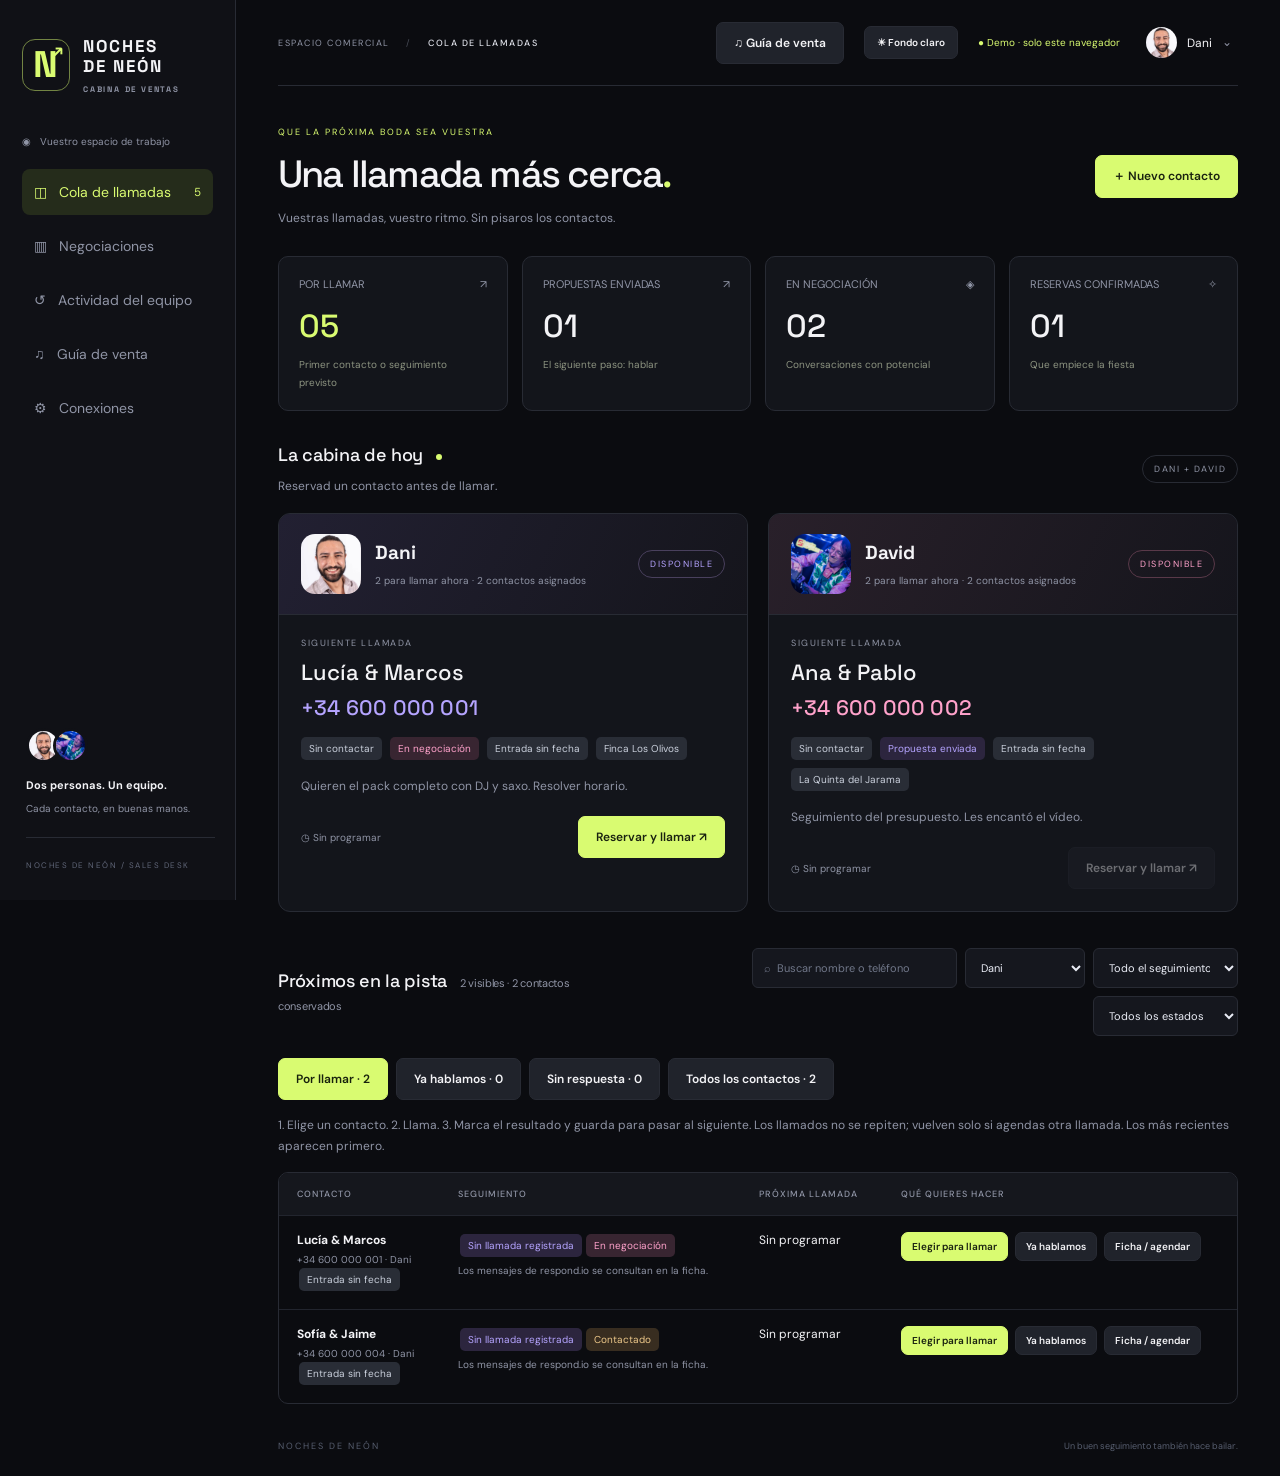
==== commit 5a896028: "Simplify call workflow without changing saved CRM data" ====
--- a/index.html
+++ b/index.html
@@ -1,5 +1,5 @@
 <!doctype html>
-<html lang="es"><head><meta charset="UTF-8"><meta name="viewport" content="width=device-width,initial-scale=1"><title>Noches de Neón · Cabina de ventas</title><link rel="stylesheet" href="style.css"></head>
+<html lang="es"><head><script src="hosting.js"></script><meta charset="UTF-8"><meta name="viewport" content="width=device-width,initial-scale=1"><title>Noches de Neón · Cabina de ventas</title><link rel="stylesheet" href="style.css"></head>
 <body><aside class="sidebar"><a class="brand" href="#"><span class="brand-icon">N<span>↗</span></span><b>NOCHES<br>DE NEÓN<span class="tiny">CABINA DE VENTAS</span></b></a><div class="workspace">◉ &nbsp; Vuestro espacio de trabajo</div><nav><button class="nav active" data-view="calls">◫ <span>Cola de llamadas</span><small id="navCount">6</small></button><button class="nav" data-view="pipeline">▥ <span>Negociaciones</span></button><button class="nav" data-view="history">↺ <span>Actividad del equipo</span></button><button class="nav" id="navLibrary">♫ <span>Guía de venta</span></button><button class="nav" data-view="settings">⚙ <span>Conexiones</span></button></nav><div class="sidebar-bottom"><div class="duo"><img src="dani.png" alt="Dani"><img src="david.png" alt="David"></div><b>Dos personas. Un equipo.</b><p>Cada contacto, en buenas manos.</p><span class="version">NOCHES DE NEÓN / SALES DESK</span></div></aside>
 <main><header><div class="breadcrumb">ESPACIO COMERCIAL <span>/</span> <b id="crumb">COLA DE LLAMADAS</b></div><div class="topright"><button class="secondary" id="openLibrary" aria-expanded="false" aria-controls="salesLibrary">♫ Guía de venta</button><button class="secondary theme-toggle" id="themeToggle" type="button" aria-pressed="false">☀ Fondo claro</button><span id="connection" class="connection">● Demo · solo este navegador</span><button id="userSwitch" class="identity"></button></div></header><section class="page-heading"><div><div class="eyebrow">QUE LA PRÓXIMA BODA SEA VUESTRA</div><h1 id="title">Una llamada más cerca<span>.</span></h1><p id="subtitle">Vuestras llamadas, vuestro ritmo. Sin pisaros los contactos.</p></div><button class="primary" id="newLead">＋ Nuevo contacto</button></section>
 <section id="stats" class="stats"></section><section id="callsView"><div class="section-top"><div><h2>La cabina de hoy <span class="live-dot"></span></h2><p>Reservad un contacto antes de llamar.</p></div><span class="pill">DANI + DAVID</span></div><div class="agents" id="agents"></div><div class="queue-head"><h2>Próximos en la pista <span id="total"></span></h2><div class="filters"><input id="search" placeholder="⌕  Buscar nombre o teléfono" aria-label="Buscar contacto"><select id="ownerFilter" aria-label="Filtrar responsable"><option value="all">Todo el equipo</option><option>Dani</option><option>David</option><option>Sergio</option><option value="none">Sin asignar</option></select><select id="contactFilter" aria-label="Filtrar contacto"><option value="all">Todo el seguimiento</option><option>Sin contactar</option><option>Intentado</option><option>Contactado</option><option>Revisar teléfono</option></select><select id="statusFilter" aria-label="Filtrar estado"><option value="all">Todos los estados</option></select></div></div><div id="queue"></div></section>
@@ -13,4 +13,6 @@
 <div class="library-tabs" role="tablist" aria-label="Secciones de la guía"><button role="tab" data-library-tab="prices" aria-selected="true">Precios</button><button role="tab" data-library-tab="repertoire" aria-selected="false">Repertorios</button><button role="tab" data-library-tab="media" aria-selected="false">Audios y vídeos</button><button role="tab" data-library-tab="guide" aria-selected="false">Guion y mensajes</button><button role="tab" data-library-tab="documents" aria-selected="false">Todo el Drive</button></div>
 <div id="libraryFilters" class="library-filters" hidden><label>Tipo<select id="libraryType"><option value="all">Todos</option><option>Audio</option><option>Vídeo</option><option>Spotify</option><option>PDF</option><option>Documento</option><option>Hoja de cálculo</option><option>Carpeta</option><option>Enlace</option></select></label><label>Formación<select id="libraryFormation"><option value="">Todas</option><option value="duo">Dúo</option><option value="trio">Trío</option><option value="cuarteto">Cuarteto</option><option value="quinteto">Quinteto</option><option value="sexteto">Sexteto</option><option value="orquesta">Orquesta</option></select></label></div>
 <p id="libraryFeedback" role="status"></p><div id="libraryPreview"></div><div id="libraryResults"></div><div class="library-footer"><a id="libraryRoot" target="_blank" rel="noopener noreferrer">Abrir carpeta original ↗</a><small id="libraryReviewed"></small></div></aside>
-<script src="app.js"></script><script src="catalog.js"></script><script src="library.js"></script></body></html>
+<script src="app.js"></script><script src="catalog.js"></script><script src="library.js"></script><script src="simple-calls.js"></script></body></html>
+
+
